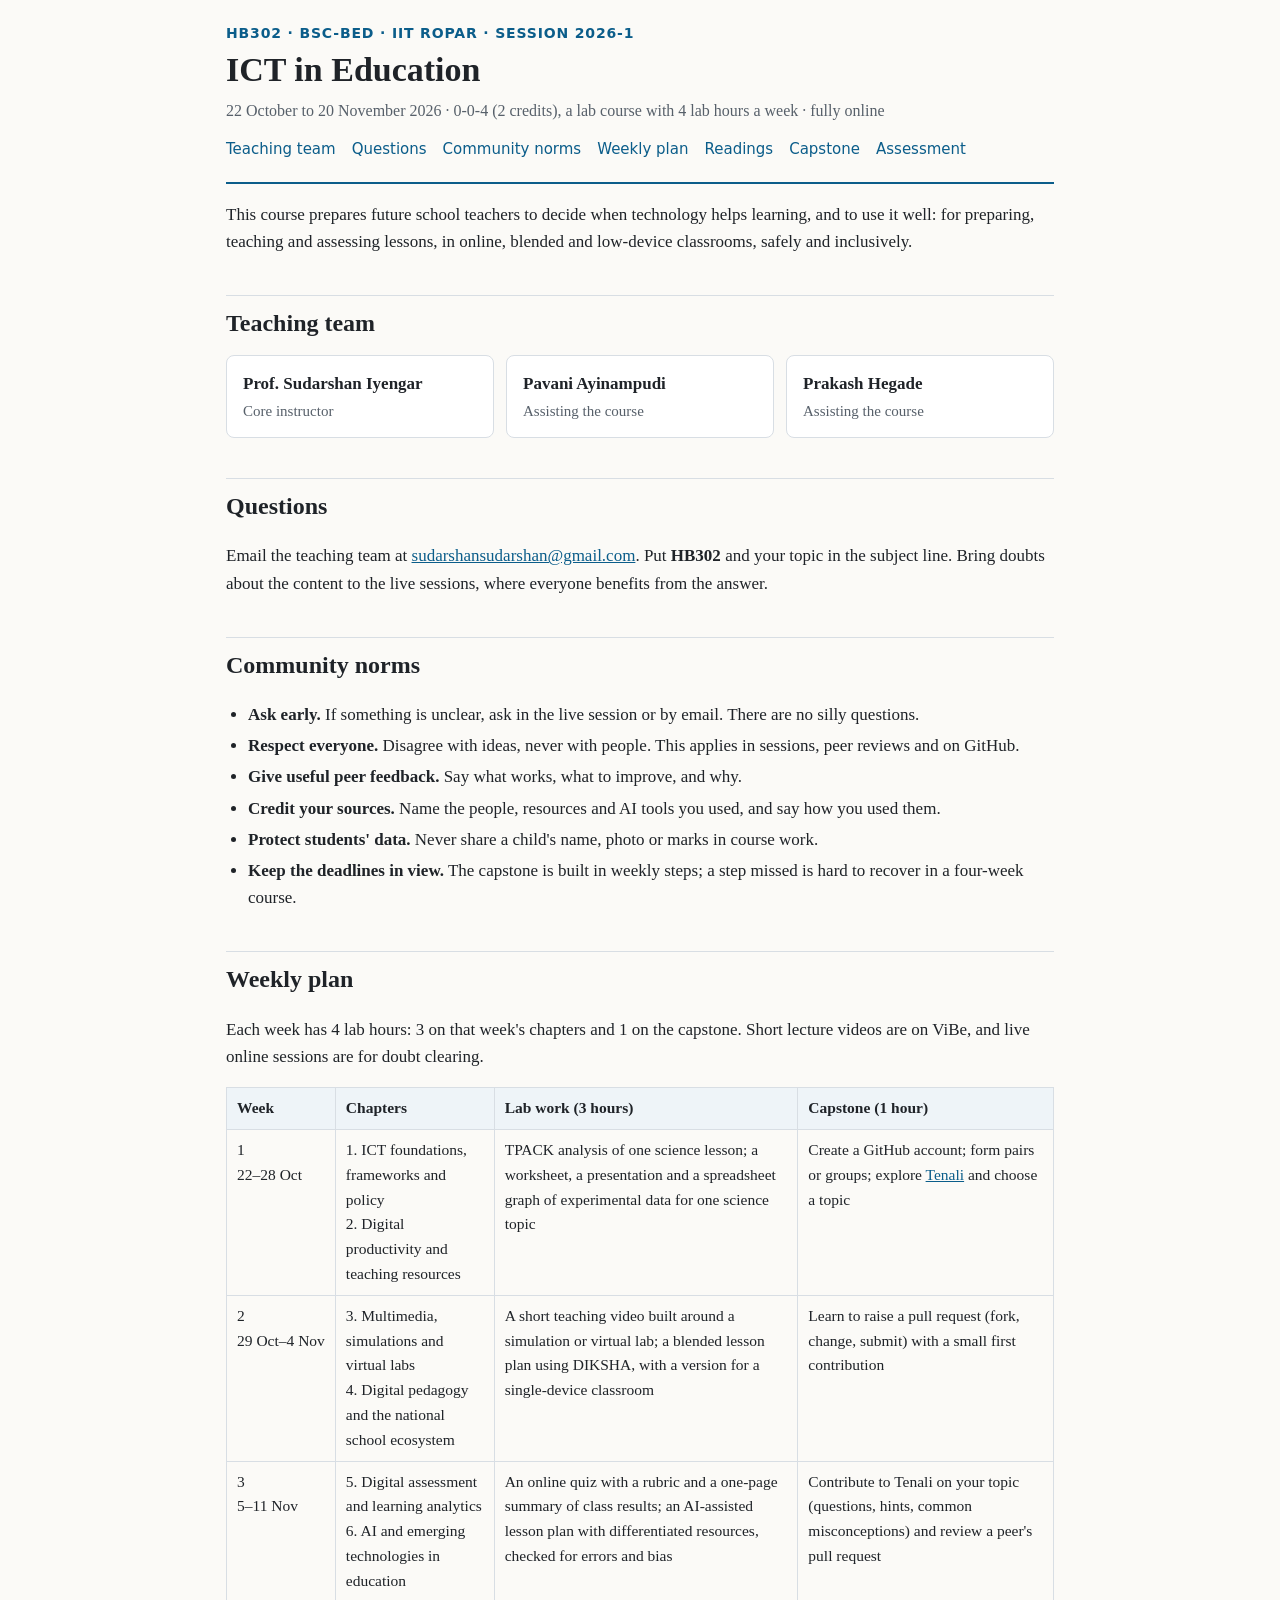
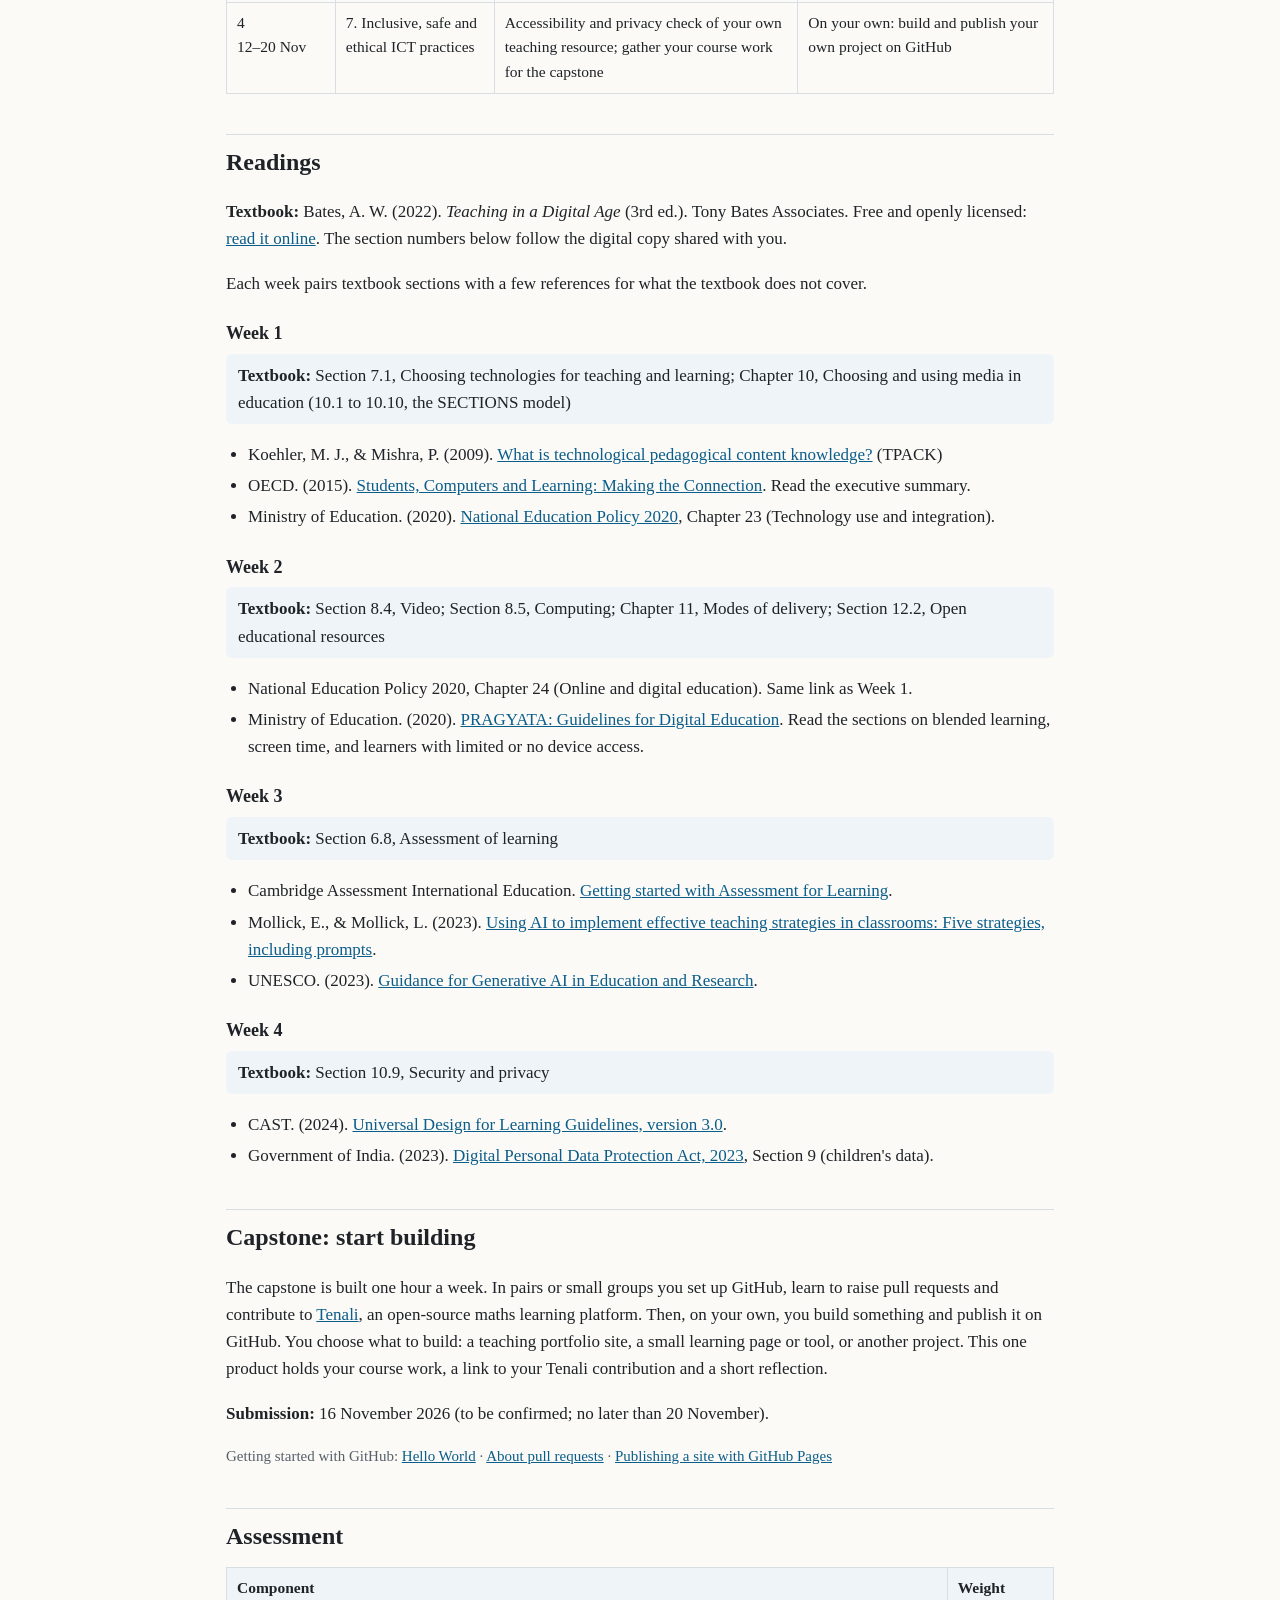
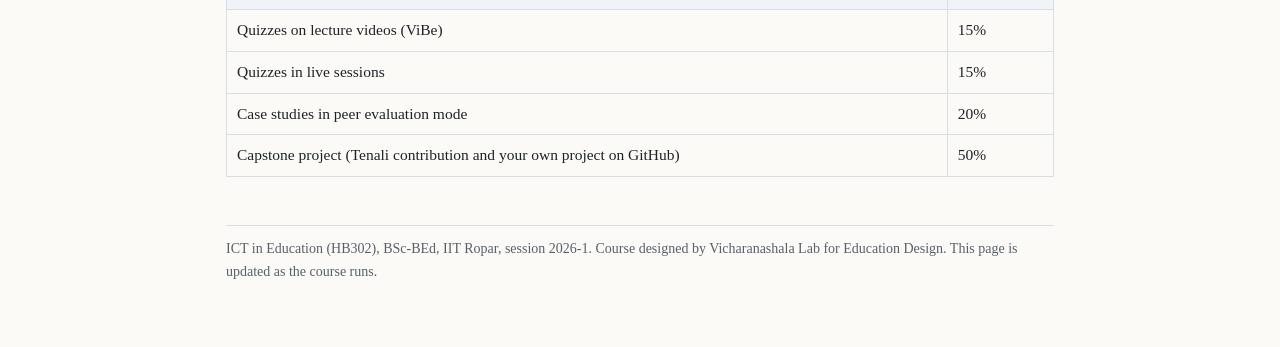
==== index.html @ d7857cb3 "Course page for ICT in Education (HB302), session 2026-1 Co-Authored-By: Claude Opus 5.5 <noreply@an" ====
<!doctype html>
<html lang="en">
<head>
<meta charset="utf-8">
<meta name="viewport" content="width=device-width, initial-scale=1">
<title>ICT in Education (HB302)</title>
<meta name="description" content="Course page for ICT in Education (HB302), BSc-BEd, IIT Ropar, session 2026-1.">
<style>
  :root {
    --bg: #fbfaf7; --text: #1f2328; --muted: #57606a; --accent: #0b5d8a;
    --line: #d8dee4; --card: #ffffff; --soft: #eef4f8;
  }
  @media (prefers-color-scheme: dark) {
    :root { --bg: #14171a; --text: #e6e6e6; --muted: #a0a8b0; --accent: #6cb6e8;
            --line: #30363d; --card: #1b1f24; --soft: #1f2a33; }
  }
  * { box-sizing: border-box; }
  body { margin: 0; background: var(--bg); color: var(--text);
         font: 17px/1.6 Georgia, Cambria, "Times New Roman", serif; }
  main { max-width: 860px; margin: 0 auto; padding: 24px 16px 64px; }
  header { border-bottom: 2px solid var(--accent); padding-bottom: 16px; margin-bottom: 8px; }
  .code { color: var(--accent); font: 600 14px/1.4 system-ui, sans-serif; letter-spacing: .06em; text-transform: uppercase; margin: 0; }
  h1 { font-size: 34px; line-height: 1.2; margin: 6px 0 8px; }
  .meta { color: var(--muted); margin: 0; font-size: 16px; }
  nav { display: flex; flex-wrap: wrap; gap: 6px 16px; margin: 16px 0 8px; font: 15px system-ui, sans-serif; }
  nav a { color: var(--accent); text-decoration: none; }
  nav a:hover { text-decoration: underline; }
  h2 { font-size: 24px; margin: 40px 0 12px; padding-top: 8px; border-top: 1px solid var(--line); }
  h3 { font-size: 18px; margin: 22px 0 6px; }
  a { color: var(--accent); overflow-wrap: anywhere; }
  p, li { overflow-wrap: break-word; }
  .card { background: var(--card); border: 1px solid var(--line); border-radius: 8px; padding: 14px 16px; }
  .team { display: grid; gap: 12px; grid-template-columns: repeat(auto-fit, minmax(220px, 1fr)); }
  .team .role { color: var(--muted); font-size: 15px; margin: 0; }
  .team .name { font-weight: 700; margin: 0 0 2px; }
  .table-wrap { overflow-x: auto; }
  table { border-collapse: collapse; width: 100%; font-size: 15.5px; }
  th, td { border: 1px solid var(--line); padding: 8px 10px; text-align: left; vertical-align: top; }
  th { background: var(--soft); }
  td.nowrap { white-space: nowrap; }
  ul { padding-left: 22px; }
  li { margin: 4px 0; }
  .tb { background: var(--soft); border-radius: 6px; padding: 8px 12px; margin: 6px 0; }
  .note { color: var(--muted); font-size: 15px; }
  footer { margin-top: 48px; color: var(--muted); font-size: 14px; border-top: 1px solid var(--line); padding-top: 12px; }
</style>
</head>
<body>
<main>
<header>
  <p class="code">HB302 · BSc-BEd · IIT Ropar · Session 2026-1</p>
  <h1>ICT in Education</h1>
  <p class="meta">22 October to 20 November 2026 · 0-0-4 (2 credits), a lab course with 4 lab hours a week · fully online</p>
  <nav>
    <a href="#team">Teaching team</a><a href="#contact">Questions</a><a href="#norms">Community norms</a>
    <a href="#weeks">Weekly plan</a><a href="#readings">Readings</a><a href="#capstone">Capstone</a><a href="#assessment">Assessment</a>
  </nav>
</header>

<p>This course prepares future school teachers to decide when technology helps learning, and to use it well: for preparing, teaching and assessing lessons, in online, blended and low-device classrooms, safely and inclusively.</p>

<h2 id="team">Teaching team</h2>
<div class="team">
  <div class="card"><p class="name">Prof. Sudarshan Iyengar</p><p class="role">Core instructor</p></div>
  <div class="card"><p class="name">Pavani Ayinampudi</p><p class="role">Assisting the course</p></div>
  <div class="card"><p class="name">Prakash Hegade</p><p class="role">Assisting the course</p></div>
</div>

<h2 id="contact">Questions</h2>
<p>Email the teaching team at <a href="mailto:sudarshansudarshan@gmail.com">sudarshansudarshan@gmail.com</a>. Put <strong>HB302</strong> and your topic in the subject line. Bring doubts about the content to the live sessions, where everyone benefits from the answer.</p>

<h2 id="norms">Community norms</h2>
<ul>
  <li><strong>Ask early.</strong> If something is unclear, ask in the live session or by email. There are no silly questions.</li>
  <li><strong>Respect everyone.</strong> Disagree with ideas, never with people. This applies in sessions, peer reviews and on GitHub.</li>
  <li><strong>Give useful peer feedback.</strong> Say what works, what to improve, and why.</li>
  <li><strong>Credit your sources.</strong> Name the people, resources and AI tools you used, and say how you used them.</li>
  <li><strong>Protect students' data.</strong> Never share a child's name, photo or marks in course work.</li>
  <li><strong>Keep the deadlines in view.</strong> The capstone is built in weekly steps; a step missed is hard to recover in a four-week course.</li>
</ul>

<h2 id="weeks">Weekly plan</h2>
<p>Each week has 4 lab hours: 3 on that week's chapters and 1 on the capstone. Short lecture videos are on ViBe, and live online sessions are for doubt clearing.</p>
<div class="table-wrap"><table>
<thead><tr><th>Week</th><th>Chapters</th><th>Lab work (3 hours)</th><th>Capstone (1 hour)</th></tr></thead>
<tbody>
<tr><td class="nowrap">1<br>22–28 Oct</td><td>1. ICT foundations, frameworks and policy<br>2. Digital productivity and teaching resources</td><td>TPACK analysis of one science lesson; a worksheet, a presentation and a spreadsheet graph of experimental data for one science topic</td><td>Create a GitHub account; form pairs or groups; explore <a href="https://tenali.fun">Tenali</a> and choose a topic</td></tr>
<tr><td class="nowrap">2<br>29 Oct–4 Nov</td><td>3. Multimedia, simulations and virtual labs<br>4. Digital pedagogy and the national school ecosystem</td><td>A short teaching video built around a simulation or virtual lab; a blended lesson plan using DIKSHA, with a version for a single-device classroom</td><td>Learn to raise a pull request (fork, change, submit) with a small first contribution</td></tr>
<tr><td class="nowrap">3<br>5–11 Nov</td><td>5. Digital assessment and learning analytics<br>6. AI and emerging technologies in education</td><td>An online quiz with a rubric and a one-page summary of class results; an AI-assisted lesson plan with differentiated resources, checked for errors and bias</td><td>Contribute to Tenali on your topic (questions, hints, common misconceptions) and review a peer's pull request</td></tr>
<tr><td class="nowrap">4<br>12–20 Nov</td><td>7. Inclusive, safe and ethical ICT practices</td><td>Accessibility and privacy check of your own teaching resource; gather your course work for the capstone</td><td>On your own: build and publish your own project on GitHub</td></tr>
</tbody></table></div>

<h2 id="readings">Readings</h2>
<p><strong>Textbook:</strong> Bates, A. W. (2022). <em>Teaching in a Digital Age</em> (3rd ed.). Tony Bates Associates. Free and openly licensed: <a href="https://pressbooks.pub/teachinginadigitalagev3m/">read it online</a>. The section numbers below follow the digital copy shared with you.</p>
<p>Each week pairs textbook sections with a few references for what the textbook does not cover.</p>

<h3>Week 1</h3>
<p class="tb"><strong>Textbook:</strong> Section 7.1, Choosing technologies for teaching and learning; Chapter 10, Choosing and using media in education (10.1 to 10.10, the SECTIONS model)</p>
<ul>
  <li>Koehler, M. J., &amp; Mishra, P. (2009). <a href="https://citejournal.org/volume-9/issue-1-09/general/what-is-technological-pedagogicalcontent-knowledge/">What is technological pedagogical content knowledge?</a> (TPACK)</li>
  <li>OECD. (2015). <a href="https://doi.org/10.1787/9789264239555-en">Students, Computers and Learning: Making the Connection</a>. Read the executive summary.</li>
  <li>Ministry of Education. (2020). <a href="https://web.archive.org/web/20260312142319/https://www.education.gov.in/sites/upload_files/mhrd/files/NEP_Final_English_0.pdf">National Education Policy 2020</a>, Chapter 23 (Technology use and integration).</li>
</ul>

<h3>Week 2</h3>
<p class="tb"><strong>Textbook:</strong> Section 8.4, Video; Section 8.5, Computing; Chapter 11, Modes of delivery; Section 12.2, Open educational resources</p>
<ul>
  <li>National Education Policy 2020, Chapter 24 (Online and digital education). Same link as Week 1.</li>
  <li>Ministry of Education. (2020). <a href="https://web.archive.org/web/20260501055259/https://www.education.gov.in/sites/upload_files/mhrd/files/pragyata-guidelines_0.pdf">PRAGYATA: Guidelines for Digital Education</a>. Read the sections on blended learning, screen time, and learners with limited or no device access.</li>
</ul>

<h3>Week 3</h3>
<p class="tb"><strong>Textbook:</strong> Section 6.8, Assessment of learning</p>
<ul>
  <li>Cambridge Assessment International Education. <a href="https://cambridge-community.org.uk/professional-development/gswafl/index.html">Getting started with Assessment for Learning</a>.</li>
  <li>Mollick, E., &amp; Mollick, L. (2023). <a href="https://doi.org/10.2139/ssrn.4391243">Using AI to implement effective teaching strategies in classrooms: Five strategies, including prompts</a>.</li>
  <li>UNESCO. (2023). <a href="https://www.unesco.org/en/digital-education/ai-future-learning/guidance">Guidance for Generative AI in Education and Research</a>.</li>
</ul>

<h3>Week 4</h3>
<p class="tb"><strong>Textbook:</strong> Section 10.9, Security and privacy</p>
<ul>
  <li>CAST. (2024). <a href="https://udlguidelines.cast.org/">Universal Design for Learning Guidelines, version 3.0</a>.</li>
  <li>Government of India. (2023). <a href="https://www.meity.gov.in/static/uploads/2024/06/2bf1f0e9f04e6fb4f8fef35e82c42aa5.pdf">Digital Personal Data Protection Act, 2023</a>, Section 9 (children's data).</li>
</ul>

<h2 id="capstone">Capstone: start building</h2>
<p>The capstone is built one hour a week. In pairs or small groups you set up GitHub, learn to raise pull requests and contribute to <a href="https://tenali.fun">Tenali</a>, an open-source maths learning platform. Then, on your own, you build something and publish it on GitHub. You choose what to build: a teaching portfolio site, a small learning page or tool, or another project. This one product holds your course work, a link to your Tenali contribution and a short reflection.</p>
<p><strong>Submission:</strong> 16 November 2026 (to be confirmed; no later than 20 November).</p>
<p class="note">Getting started with GitHub: <a href="https://docs.github.com/en/get-started/start-your-journey/hello-world">Hello World</a> · <a href="https://docs.github.com/en/pull-requests/collaborating-with-pull-requests/proposing-changes-to-your-work-with-pull-requests/about-pull-requests">About pull requests</a> · <a href="https://docs.github.com/en/pages/getting-started-with-github-pages/creating-a-github-pages-site">Publishing a site with GitHub Pages</a></p>

<h2 id="assessment">Assessment</h2>
<div class="table-wrap"><table>
<thead><tr><th>Component</th><th>Weight</th></tr></thead>
<tbody>
<tr><td>Quizzes on lecture videos (ViBe)</td><td>15%</td></tr>
<tr><td>Quizzes in live sessions</td><td>15%</td></tr>
<tr><td>Case studies in peer evaluation mode</td><td>20%</td></tr>
<tr><td>Capstone project (Tenali contribution and your own project on GitHub)</td><td>50%</td></tr>
</tbody></table></div>

<footer>ICT in Education (HB302), BSc-BEd, IIT Ropar, session 2026-1. Course designed by Vicharanashala Lab for Education Design. This page is updated as the course runs.</footer>
</main>
</body>
</html>
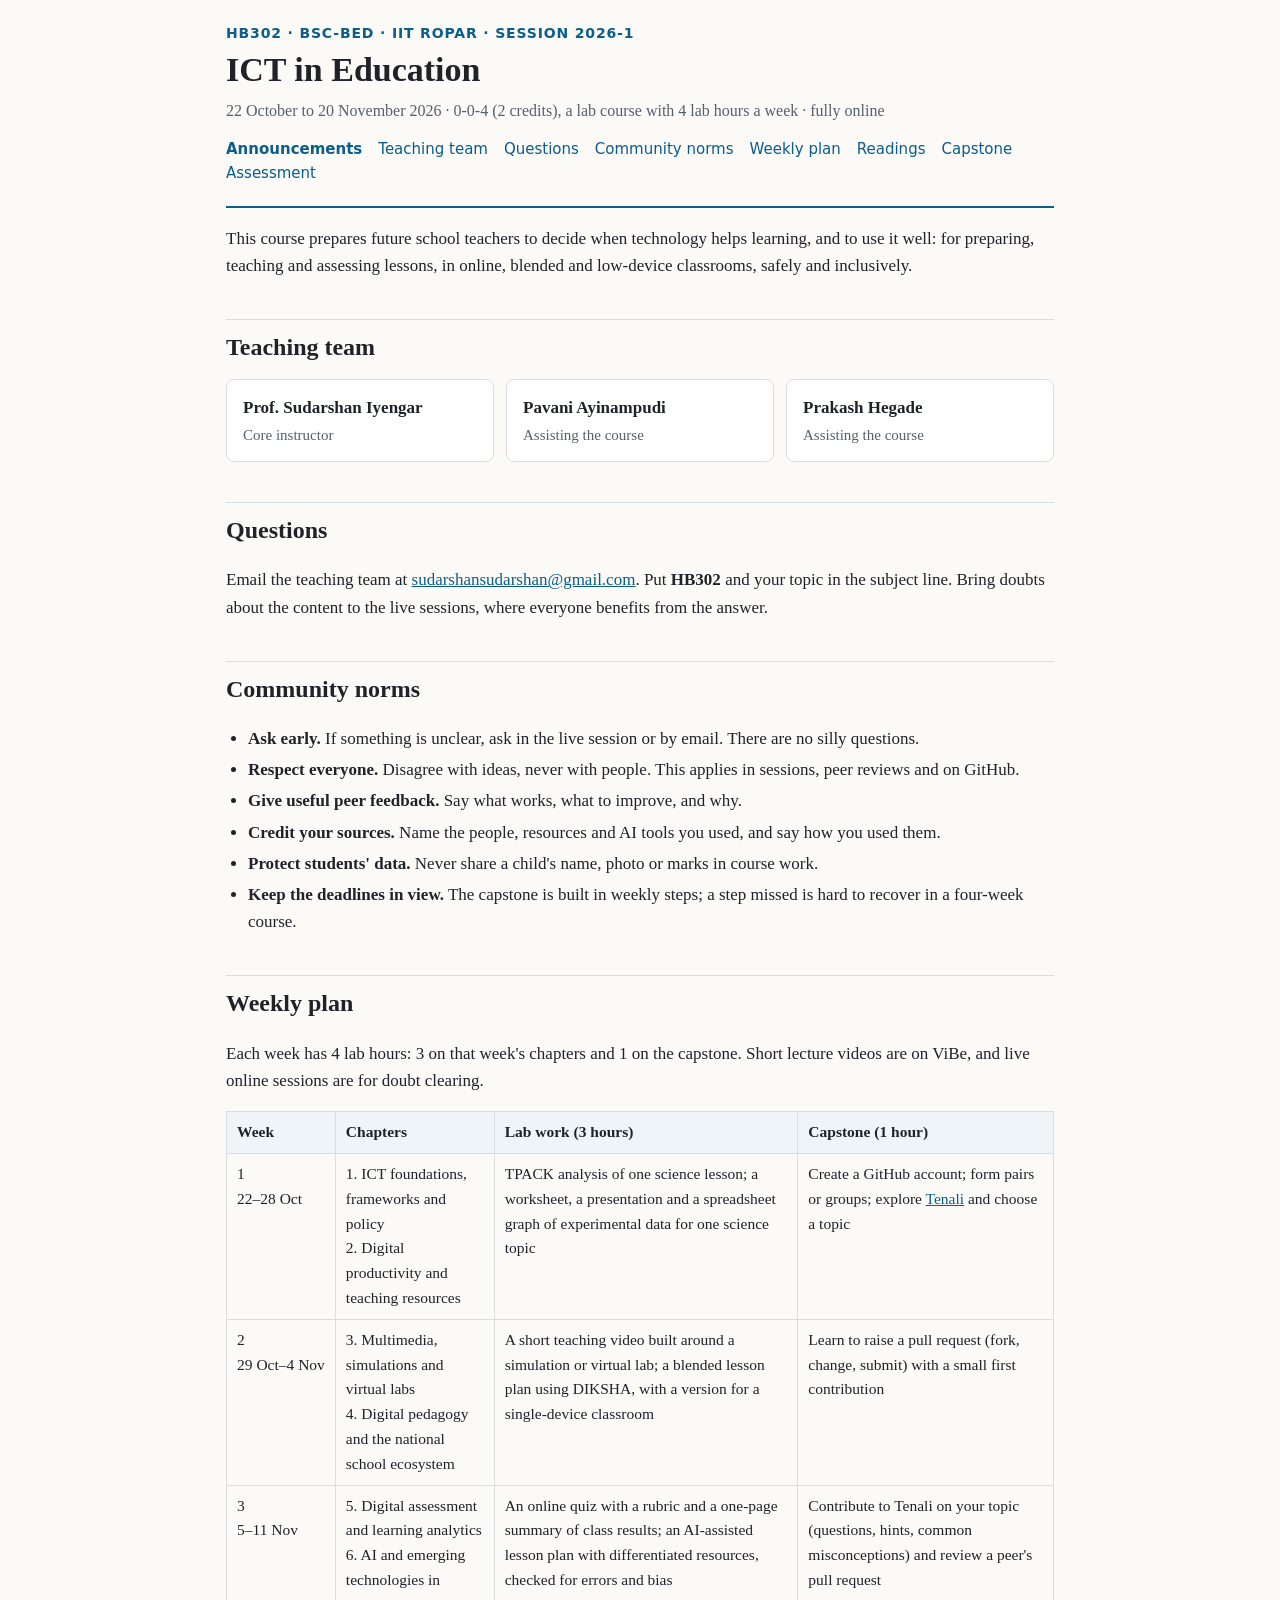
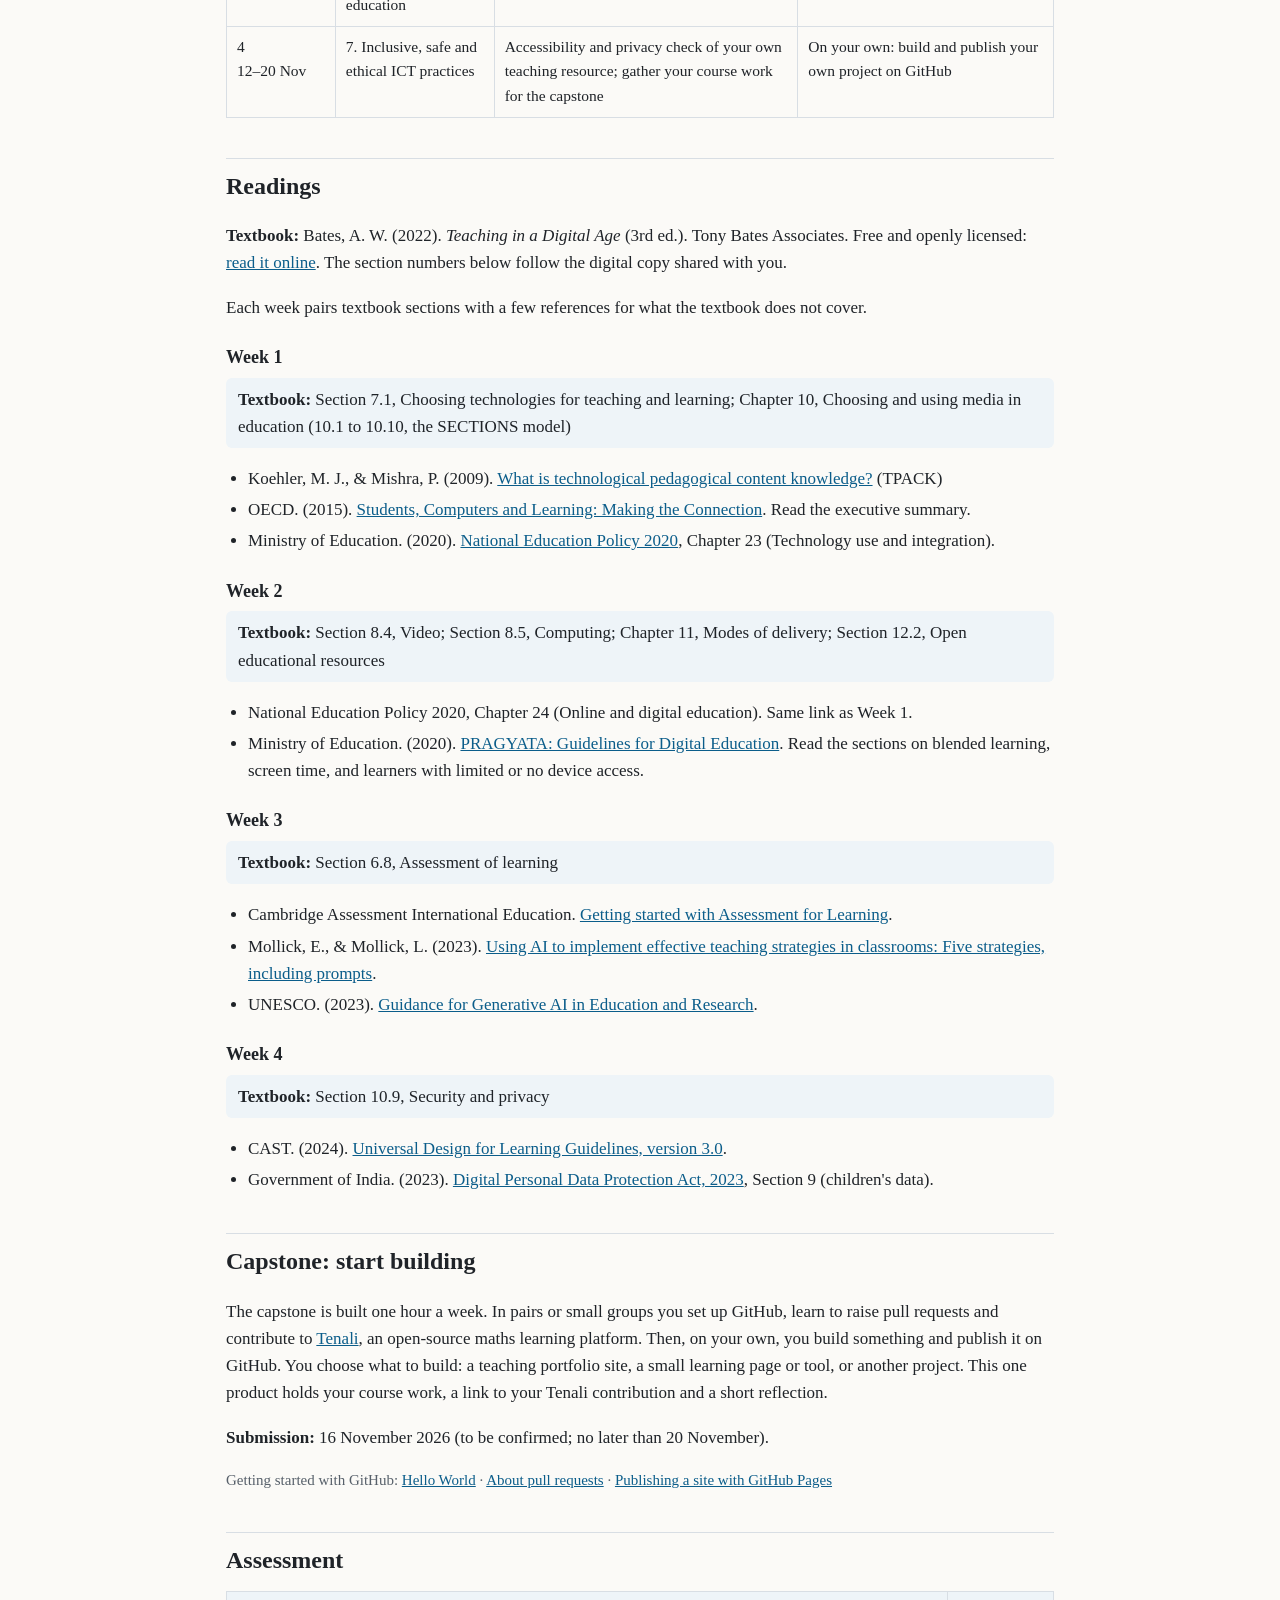
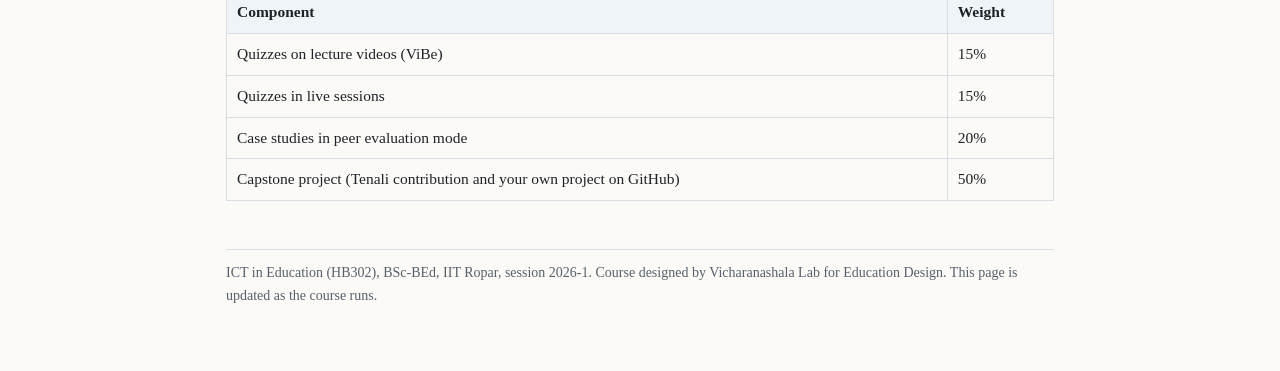
==== commit 270b33cc: "Add announcements page and shared stylesheet Co-Authored-By: Claude Opus 5.5 <noreply@anthropic.com>" ====
--- a/index.html
+++ b/index.html
@@ -5,45 +5,7 @@
 <meta name="viewport" content="width=device-width, initial-scale=1">
 <title>ICT in Education (HB302)</title>
 <meta name="description" content="Course page for ICT in Education (HB302), BSc-BEd, IIT Ropar, session 2026-1.">
-<style>
-  :root {
-    --bg: #fbfaf7; --text: #1f2328; --muted: #57606a; --accent: #0b5d8a;
-    --line: #d8dee4; --card: #ffffff; --soft: #eef4f8;
-  }
-  @media (prefers-color-scheme: dark) {
-    :root { --bg: #14171a; --text: #e6e6e6; --muted: #a0a8b0; --accent: #6cb6e8;
-            --line: #30363d; --card: #1b1f24; --soft: #1f2a33; }
-  }
-  * { box-sizing: border-box; }
-  body { margin: 0; background: var(--bg); color: var(--text);
-         font: 17px/1.6 Georgia, Cambria, "Times New Roman", serif; }
-  main { max-width: 860px; margin: 0 auto; padding: 24px 16px 64px; }
-  header { border-bottom: 2px solid var(--accent); padding-bottom: 16px; margin-bottom: 8px; }
-  .code { color: var(--accent); font: 600 14px/1.4 system-ui, sans-serif; letter-spacing: .06em; text-transform: uppercase; margin: 0; }
-  h1 { font-size: 34px; line-height: 1.2; margin: 6px 0 8px; }
-  .meta { color: var(--muted); margin: 0; font-size: 16px; }
-  nav { display: flex; flex-wrap: wrap; gap: 6px 16px; margin: 16px 0 8px; font: 15px system-ui, sans-serif; }
-  nav a { color: var(--accent); text-decoration: none; }
-  nav a:hover { text-decoration: underline; }
-  h2 { font-size: 24px; margin: 40px 0 12px; padding-top: 8px; border-top: 1px solid var(--line); }
-  h3 { font-size: 18px; margin: 22px 0 6px; }
-  a { color: var(--accent); overflow-wrap: anywhere; }
-  p, li { overflow-wrap: break-word; }
-  .card { background: var(--card); border: 1px solid var(--line); border-radius: 8px; padding: 14px 16px; }
-  .team { display: grid; gap: 12px; grid-template-columns: repeat(auto-fit, minmax(220px, 1fr)); }
-  .team .role { color: var(--muted); font-size: 15px; margin: 0; }
-  .team .name { font-weight: 700; margin: 0 0 2px; }
-  .table-wrap { overflow-x: auto; }
-  table { border-collapse: collapse; width: 100%; font-size: 15.5px; }
-  th, td { border: 1px solid var(--line); padding: 8px 10px; text-align: left; vertical-align: top; }
-  th { background: var(--soft); }
-  td.nowrap { white-space: nowrap; }
-  ul { padding-left: 22px; }
-  li { margin: 4px 0; }
-  .tb { background: var(--soft); border-radius: 6px; padding: 8px 12px; margin: 6px 0; }
-  .note { color: var(--muted); font-size: 15px; }
-  footer { margin-top: 48px; color: var(--muted); font-size: 14px; border-top: 1px solid var(--line); padding-top: 12px; }
-</style>
+<link rel="stylesheet" href="style.css">
 </head>
 <body>
 <main>
@@ -52,7 +14,7 @@
   <h1>ICT in Education</h1>
   <p class="meta">22 October to 20 November 2026 · 0-0-4 (2 credits), a lab course with 4 lab hours a week · fully online</p>
   <nav>
-    <a href="#team">Teaching team</a><a href="#contact">Questions</a><a href="#norms">Community norms</a>
+    <a href="announcements.html"><strong>Announcements</strong></a><a href="#team">Teaching team</a><a href="#contact">Questions</a><a href="#norms">Community norms</a>
     <a href="#weeks">Weekly plan</a><a href="#readings">Readings</a><a href="#capstone">Capstone</a><a href="#assessment">Assessment</a>
   </nav>
 </header>
--- a/style.css
+++ b/style.css
@@ -0,0 +1,41 @@
+  :root {
+    --bg: #fbfaf7; --text: #1f2328; --muted: #57606a; --accent: #0b5d8a;
+    --line: #d8dee4; --card: #ffffff; --soft: #eef4f8;
+  }
+  @media (prefers-color-scheme: dark) {
+    :root { --bg: #14171a; --text: #e6e6e6; --muted: #a0a8b0; --accent: #6cb6e8;
+            --line: #30363d; --card: #1b1f24; --soft: #1f2a33; }
+  }
+  * { box-sizing: border-box; }
+  body { margin: 0; background: var(--bg); color: var(--text);
+         font: 17px/1.6 Georgia, Cambria, "Times New Roman", serif; }
+  main { max-width: 860px; margin: 0 auto; padding: 24px 16px 64px; }
+  header { border-bottom: 2px solid var(--accent); padding-bottom: 16px; margin-bottom: 8px; }
+  .code { color: var(--accent); font: 600 14px/1.4 system-ui, sans-serif; letter-spacing: .06em; text-transform: uppercase; margin: 0; }
+  h1 { font-size: 34px; line-height: 1.2; margin: 6px 0 8px; }
+  .meta { color: var(--muted); margin: 0; font-size: 16px; }
+  nav { display: flex; flex-wrap: wrap; gap: 6px 16px; margin: 16px 0 8px; font: 15px system-ui, sans-serif; }
+  nav a { color: var(--accent); text-decoration: none; }
+  nav a:hover { text-decoration: underline; }
+  h2 { font-size: 24px; margin: 40px 0 12px; padding-top: 8px; border-top: 1px solid var(--line); }
+  h3 { font-size: 18px; margin: 22px 0 6px; }
+  a { color: var(--accent); overflow-wrap: anywhere; }
+  p, li { overflow-wrap: break-word; }
+  .card { background: var(--card); border: 1px solid var(--line); border-radius: 8px; padding: 14px 16px; }
+  .team { display: grid; gap: 12px; grid-template-columns: repeat(auto-fit, minmax(220px, 1fr)); }
+  .team .role { color: var(--muted); font-size: 15px; margin: 0; }
+  .team .name { font-weight: 700; margin: 0 0 2px; }
+  .table-wrap { overflow-x: auto; }
+  table { border-collapse: collapse; width: 100%; font-size: 15.5px; }
+  th, td { border: 1px solid var(--line); padding: 8px 10px; text-align: left; vertical-align: top; }
+  th { background: var(--soft); }
+  td.nowrap { white-space: nowrap; }
+  ul { padding-left: 22px; }
+  li { margin: 4px 0; }
+  .tb { background: var(--soft); border-radius: 6px; padding: 8px 12px; margin: 6px 0; }
+  .note { color: var(--muted); font-size: 15px; }
+  footer { margin-top: 48px; color: var(--muted); font-size: 14px; border-top: 1px solid var(--line); padding-top: 12px; }
+  .ann { border-left: 4px solid var(--accent); padding: 4px 0 4px 14px; margin: 18px 0; }
+  .ann .date { color: var(--muted); font: 600 14px system-ui, sans-serif; margin: 0; }
+  .ann h3 { margin: 4px 0 6px; }
+  .ann.past { border-left-color: var(--line); }
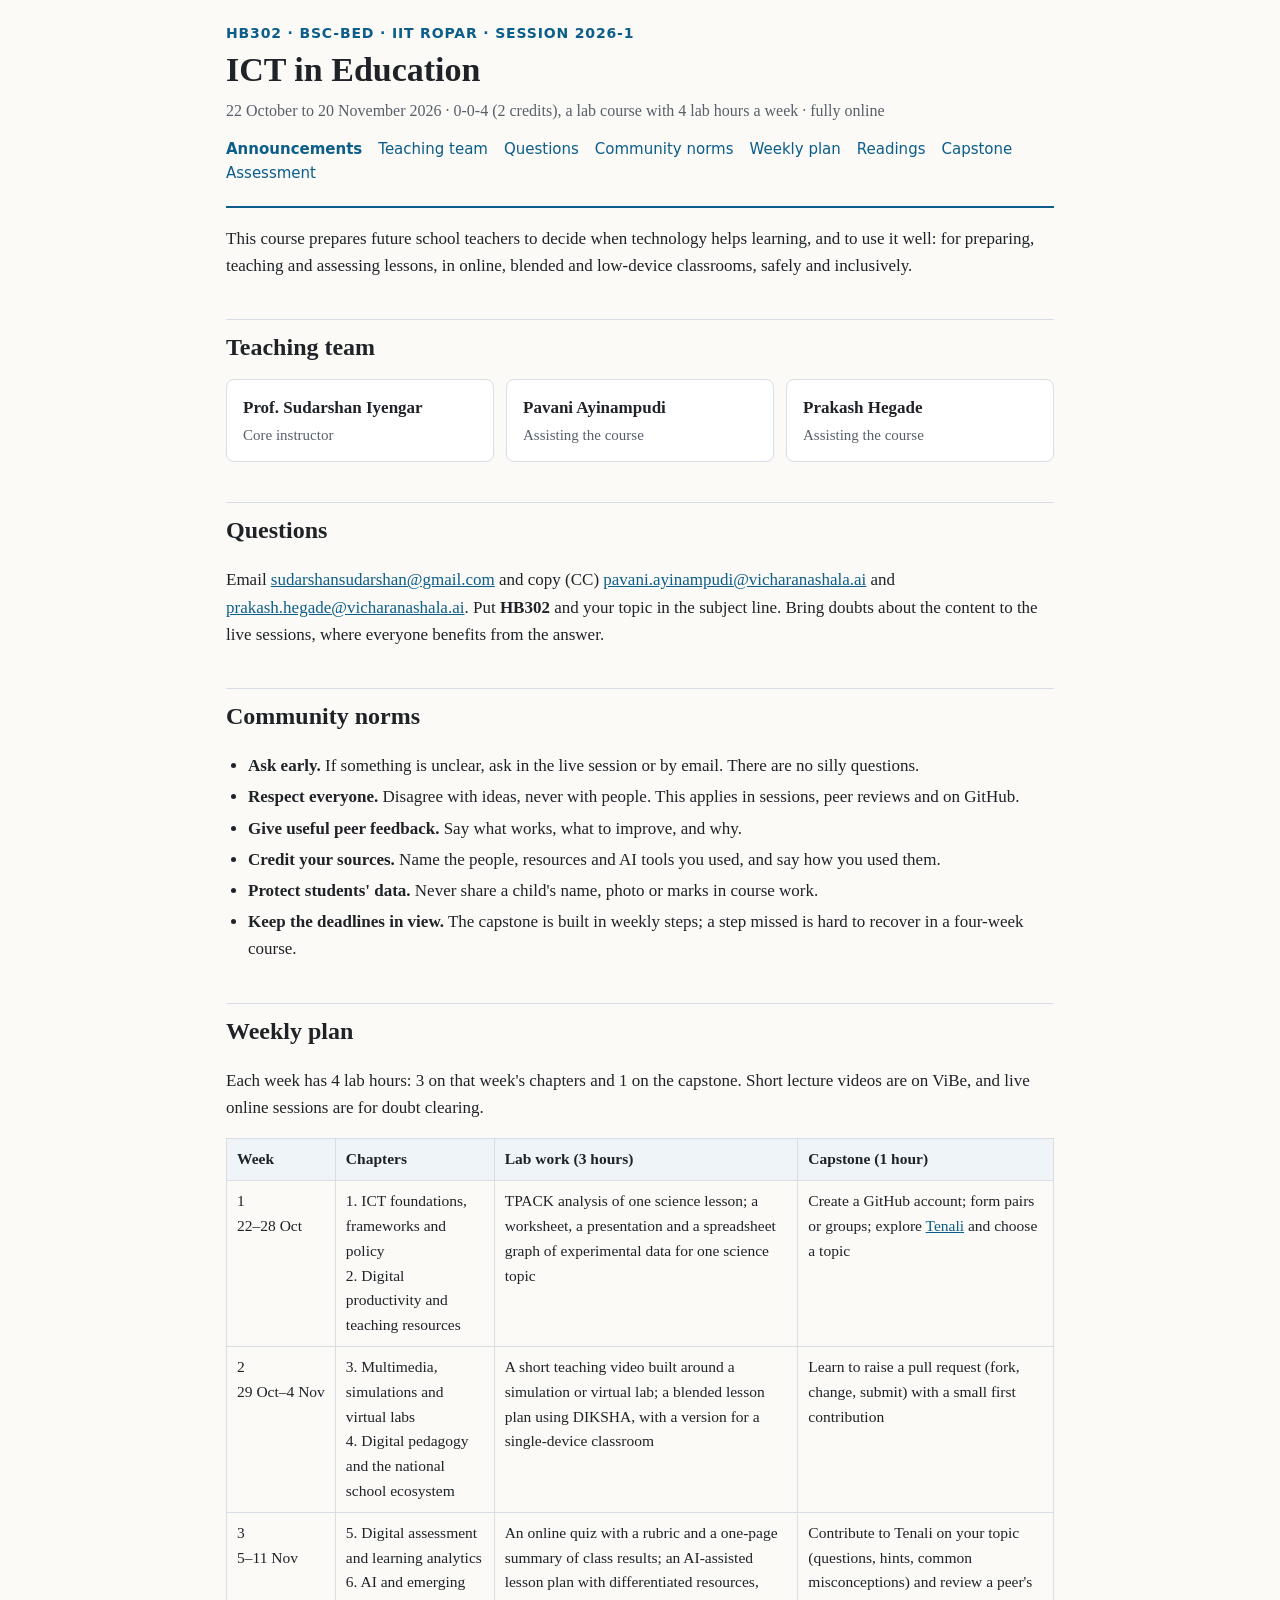
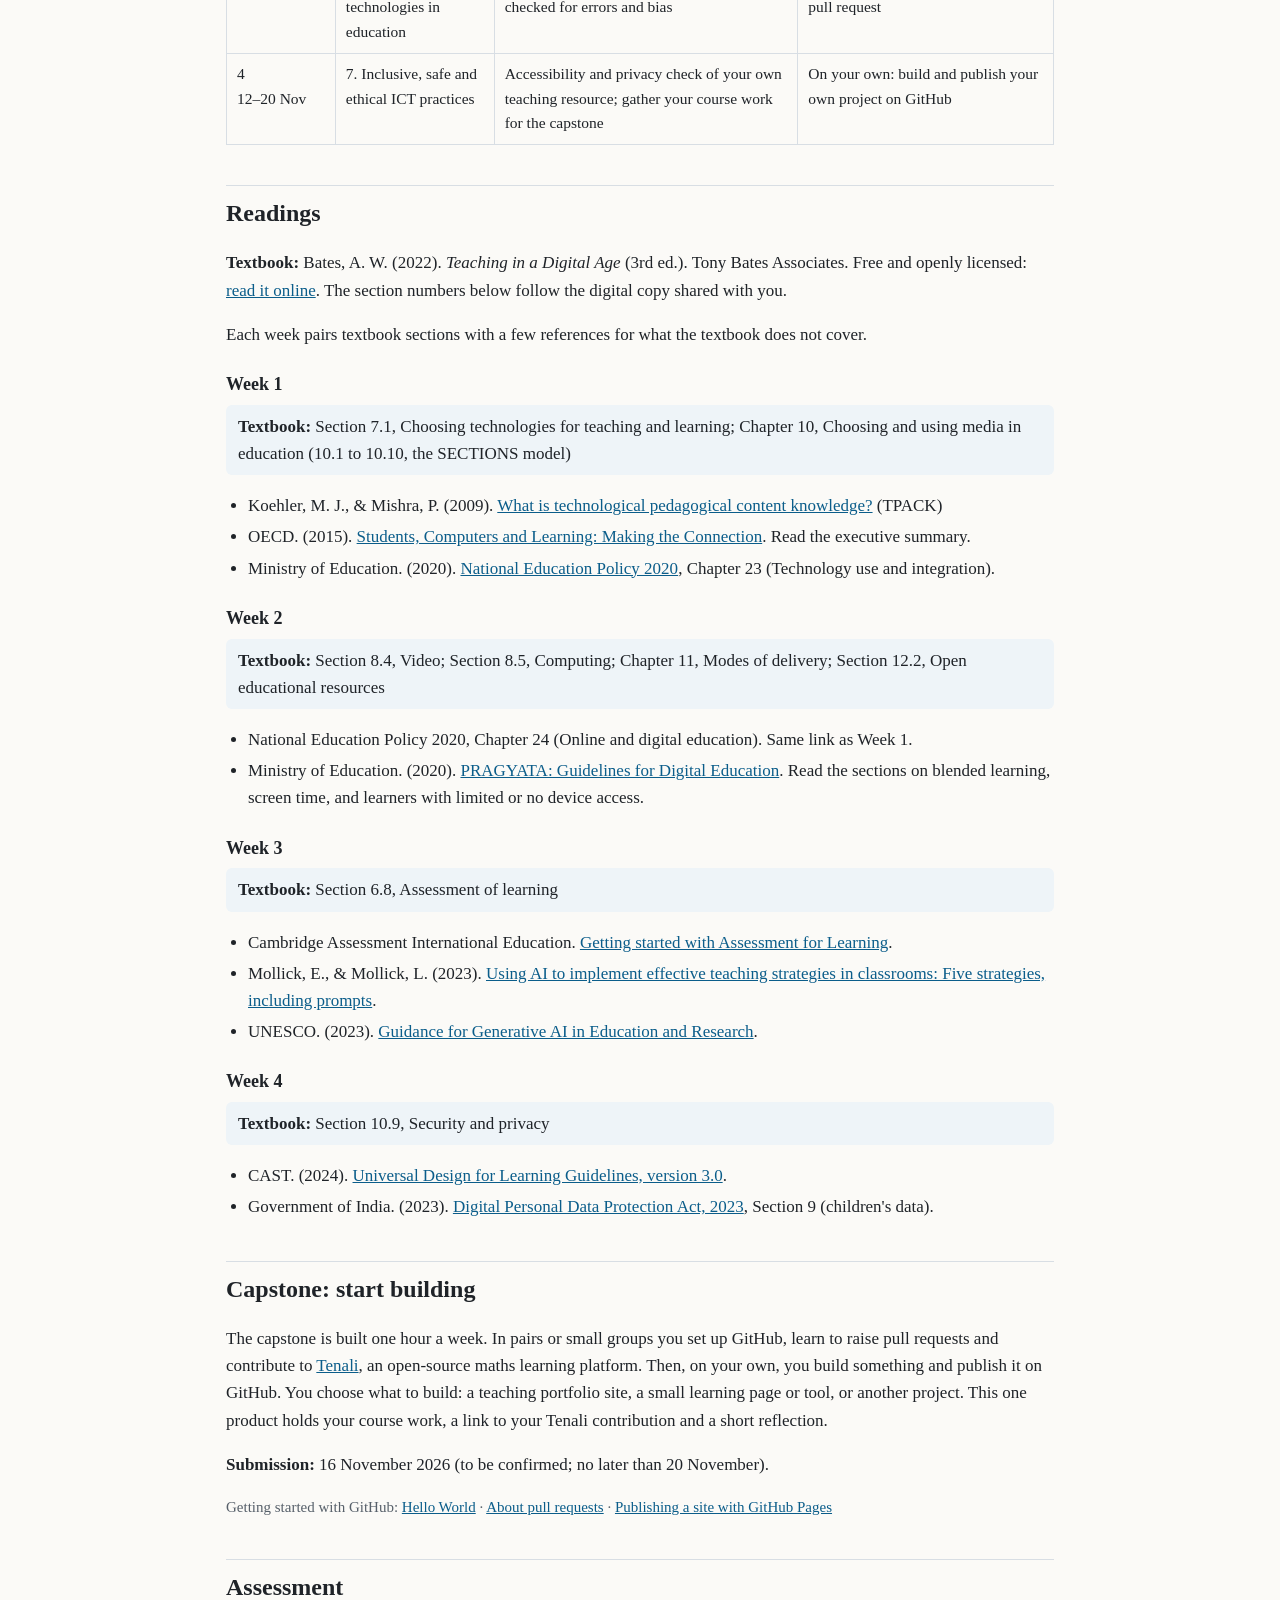
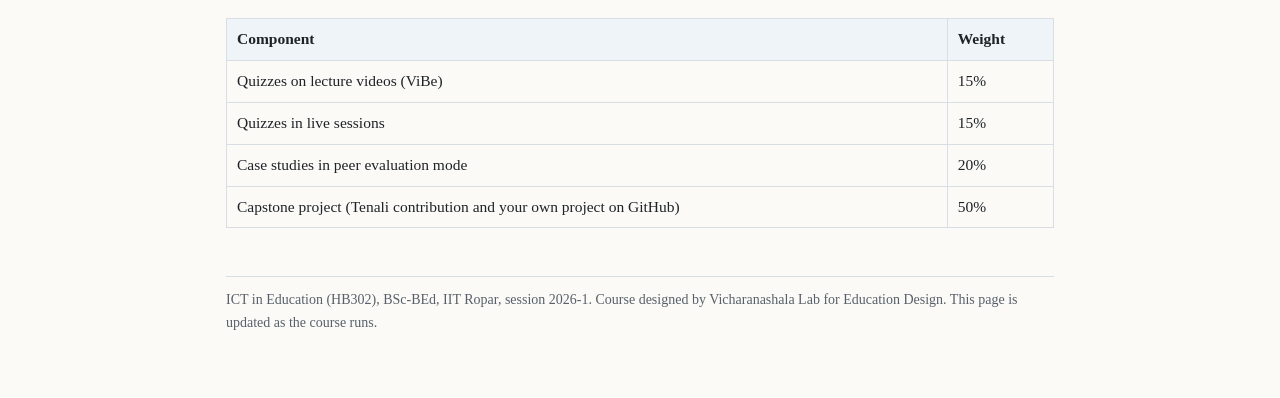
==== commit 4f37b3aa: "Questions: CC Pavani and Prakash Co-Authored-By: Claude Opus 5.5 <noreply@anthropic.com>" ====
--- a/index.html
+++ b/index.html
@@ -29,7 +29,7 @@
 </div>
 
 <h2 id="contact">Questions</h2>
-<p>Email the teaching team at <a href="mailto:sudarshansudarshan@gmail.com">sudarshansudarshan@gmail.com</a>. Put <strong>HB302</strong> and your topic in the subject line. Bring doubts about the content to the live sessions, where everyone benefits from the answer.</p>
+<p>Email <a href="mailto:sudarshansudarshan@gmail.com?cc=pavani.ayinampudi@vicharanashala.ai,prakash.hegade@vicharanashala.ai&amp;subject=HB302%3A%20">sudarshansudarshan@gmail.com</a> and copy (CC) <a href="mailto:pavani.ayinampudi@vicharanashala.ai">pavani.ayinampudi@vicharanashala.ai</a> and <a href="mailto:prakash.hegade@vicharanashala.ai">prakash.hegade@vicharanashala.ai</a>. Put <strong>HB302</strong> and your topic in the subject line. Bring doubts about the content to the live sessions, where everyone benefits from the answer.</p>
 
 <h2 id="norms">Community norms</h2>
 <ul>
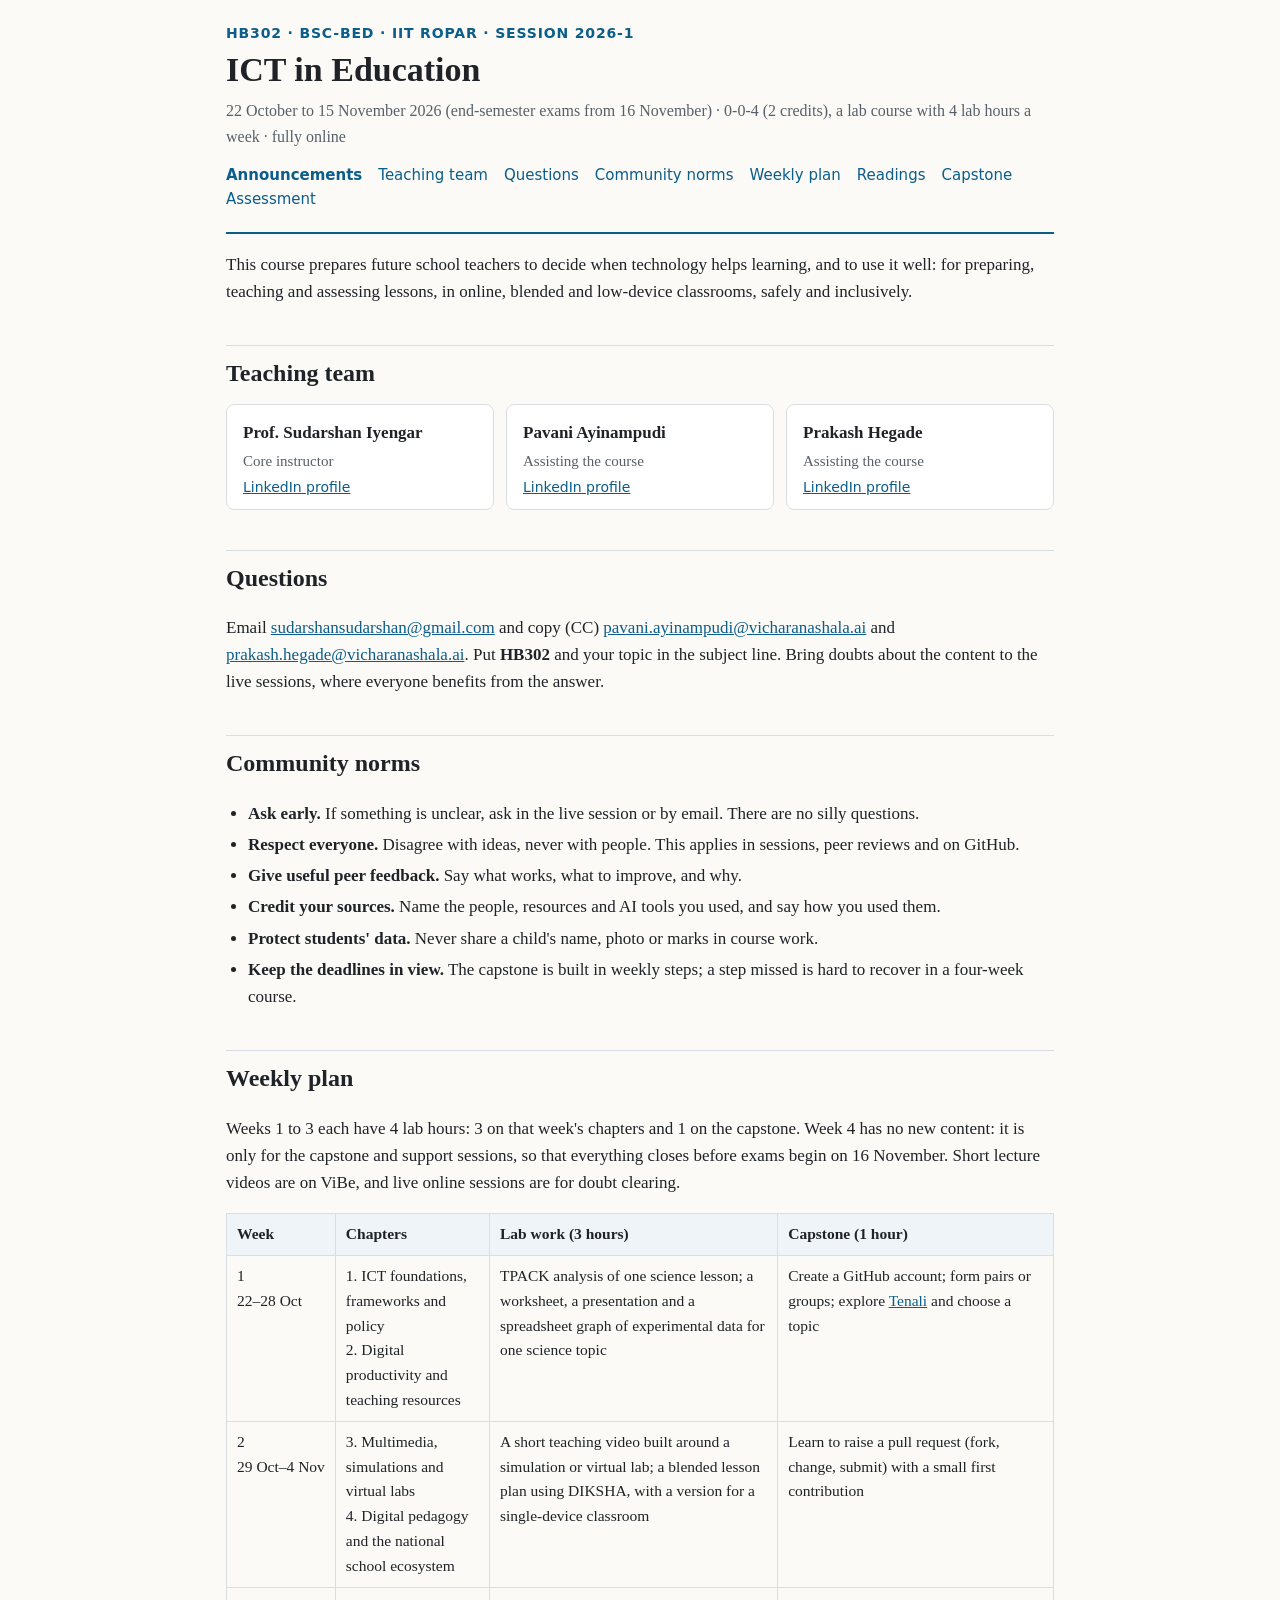
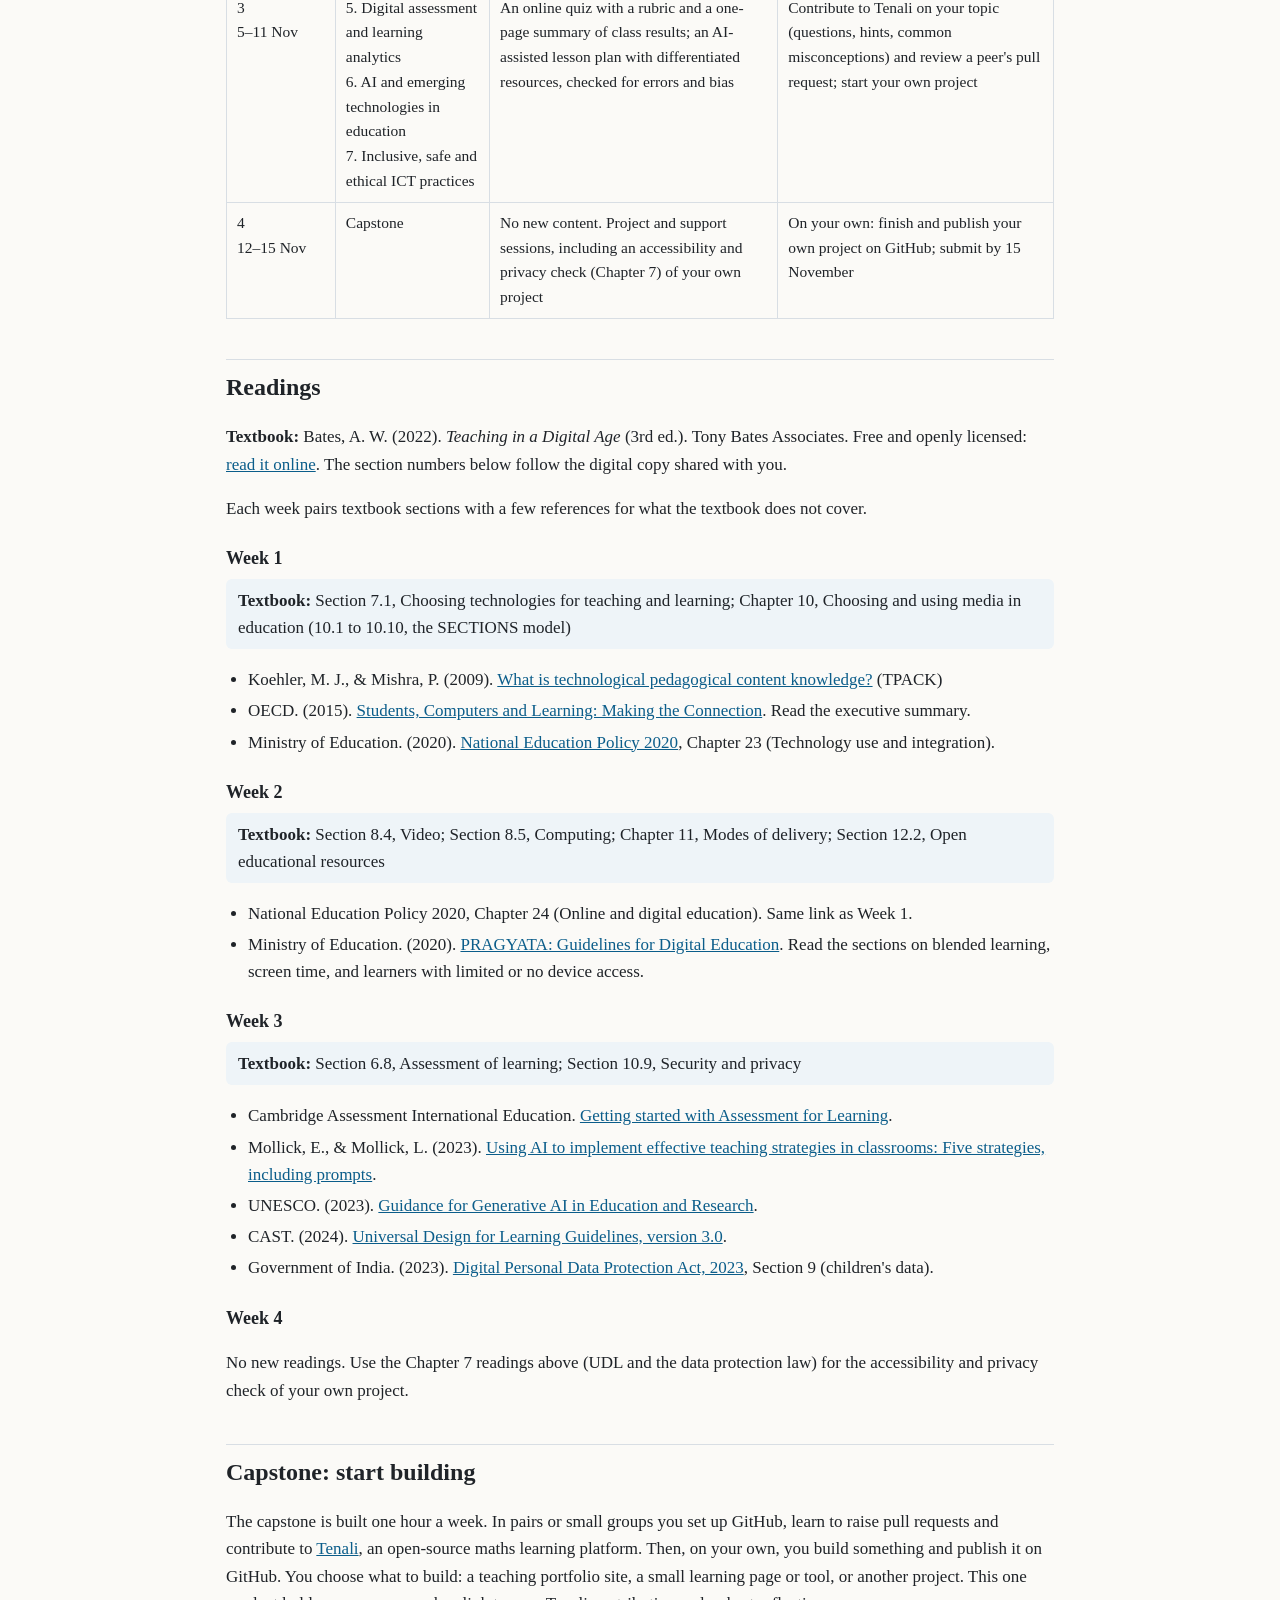
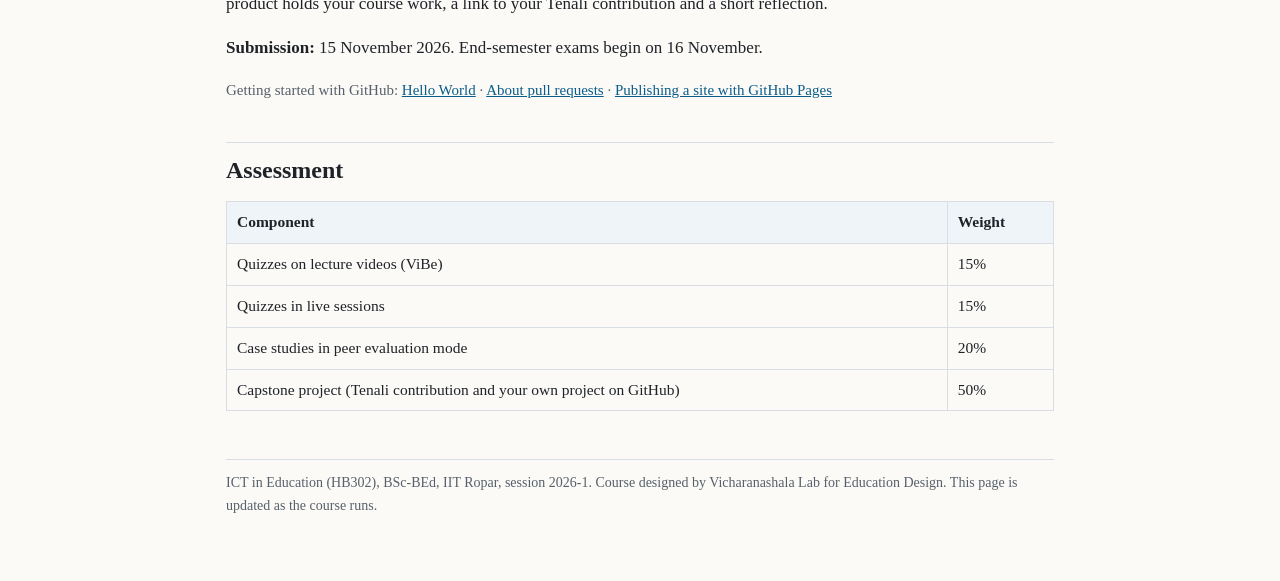
==== commit 706b0ad4: "Close by 15 Nov (exams from 16 Nov); Week 4 for capstone and support; LinkedIn links Co-Authored-By:" ====
--- a/index.html
+++ b/index.html
@@ -12,7 +12,7 @@
 <header>
   <p class="code">HB302 · BSc-BEd · IIT Ropar · Session 2026-1</p>
   <h1>ICT in Education</h1>
-  <p class="meta">22 October to 20 November 2026 · 0-0-4 (2 credits), a lab course with 4 lab hours a week · fully online</p>
+  <p class="meta">22 October to 15 November 2026 (end-semester exams from 16 November) · 0-0-4 (2 credits), a lab course with 4 lab hours a week · fully online</p>
   <nav>
     <a href="announcements.html"><strong>Announcements</strong></a><a href="#team">Teaching team</a><a href="#contact">Questions</a><a href="#norms">Community norms</a>
     <a href="#weeks">Weekly plan</a><a href="#readings">Readings</a><a href="#capstone">Capstone</a><a href="#assessment">Assessment</a>
@@ -23,9 +23,9 @@
 
 <h2 id="team">Teaching team</h2>
 <div class="team">
-  <div class="card"><p class="name">Prof. Sudarshan Iyengar</p><p class="role">Core instructor</p></div>
-  <div class="card"><p class="name">Pavani Ayinampudi</p><p class="role">Assisting the course</p></div>
-  <div class="card"><p class="name">Prakash Hegade</p><p class="role">Assisting the course</p></div>
+  <div class="card"><p class="name">Prof. Sudarshan Iyengar</p><p class="role">Core instructor</p><p class="li"><a href="https://www.linkedin.com/in/sudarshan-iyengar-3560b8145/" rel="noopener">LinkedIn profile</a></p></div>
+  <div class="card"><p class="name">Pavani Ayinampudi</p><p class="role">Assisting the course</p><p class="li"><a href="https://www.linkedin.com/in/pavani-ayinampudi/" rel="noopener">LinkedIn profile</a></p></div>
+  <div class="card"><p class="name">Prakash Hegade</p><p class="role">Assisting the course</p><p class="li"><a href="https://www.linkedin.com/in/prakash-hegade-16879917/" rel="noopener">LinkedIn profile</a></p></div>
 </div>
 
 <h2 id="contact">Questions</h2>
@@ -42,14 +42,14 @@
 </ul>
 
 <h2 id="weeks">Weekly plan</h2>
-<p>Each week has 4 lab hours: 3 on that week's chapters and 1 on the capstone. Short lecture videos are on ViBe, and live online sessions are for doubt clearing.</p>
+<p>Weeks 1 to 3 each have 4 lab hours: 3 on that week's chapters and 1 on the capstone. Week 4 has no new content: it is only for the capstone and support sessions, so that everything closes before exams begin on 16 November. Short lecture videos are on ViBe, and live online sessions are for doubt clearing.</p>
 <div class="table-wrap"><table>
 <thead><tr><th>Week</th><th>Chapters</th><th>Lab work (3 hours)</th><th>Capstone (1 hour)</th></tr></thead>
 <tbody>
 <tr><td class="nowrap">1<br>22–28 Oct</td><td>1. ICT foundations, frameworks and policy<br>2. Digital productivity and teaching resources</td><td>TPACK analysis of one science lesson; a worksheet, a presentation and a spreadsheet graph of experimental data for one science topic</td><td>Create a GitHub account; form pairs or groups; explore <a href="https://tenali.fun">Tenali</a> and choose a topic</td></tr>
 <tr><td class="nowrap">2<br>29 Oct–4 Nov</td><td>3. Multimedia, simulations and virtual labs<br>4. Digital pedagogy and the national school ecosystem</td><td>A short teaching video built around a simulation or virtual lab; a blended lesson plan using DIKSHA, with a version for a single-device classroom</td><td>Learn to raise a pull request (fork, change, submit) with a small first contribution</td></tr>
-<tr><td class="nowrap">3<br>5–11 Nov</td><td>5. Digital assessment and learning analytics<br>6. AI and emerging technologies in education</td><td>An online quiz with a rubric and a one-page summary of class results; an AI-assisted lesson plan with differentiated resources, checked for errors and bias</td><td>Contribute to Tenali on your topic (questions, hints, common misconceptions) and review a peer's pull request</td></tr>
-<tr><td class="nowrap">4<br>12–20 Nov</td><td>7. Inclusive, safe and ethical ICT practices</td><td>Accessibility and privacy check of your own teaching resource; gather your course work for the capstone</td><td>On your own: build and publish your own project on GitHub</td></tr>
+<tr><td class="nowrap">3<br>5–11 Nov</td><td>5. Digital assessment and learning analytics<br>6. AI and emerging technologies in education<br>7. Inclusive, safe and ethical ICT practices</td><td>An online quiz with a rubric and a one-page summary of class results; an AI-assisted lesson plan with differentiated resources, checked for errors and bias</td><td>Contribute to Tenali on your topic (questions, hints, common misconceptions) and review a peer's pull request; start your own project</td></tr>
+<tr><td class="nowrap">4<br>12–15 Nov</td><td>Capstone</td><td>No new content. Project and support sessions, including an accessibility and privacy check (Chapter 7) of your own project</td><td>On your own: finish and publish your own project on GitHub; submit by 15 November</td></tr>
 </tbody></table></div>
 
 <h2 id="readings">Readings</h2>
@@ -72,23 +72,21 @@
 </ul>
 
 <h3>Week 3</h3>
-<p class="tb"><strong>Textbook:</strong> Section 6.8, Assessment of learning</p>
+<p class="tb"><strong>Textbook:</strong> Section 6.8, Assessment of learning; Section 10.9, Security and privacy</p>
 <ul>
   <li>Cambridge Assessment International Education. <a href="https://cambridge-community.org.uk/professional-development/gswafl/index.html">Getting started with Assessment for Learning</a>.</li>
   <li>Mollick, E., &amp; Mollick, L. (2023). <a href="https://doi.org/10.2139/ssrn.4391243">Using AI to implement effective teaching strategies in classrooms: Five strategies, including prompts</a>.</li>
   <li>UNESCO. (2023). <a href="https://www.unesco.org/en/digital-education/ai-future-learning/guidance">Guidance for Generative AI in Education and Research</a>.</li>
-</ul>
-
-<h3>Week 4</h3>
-<p class="tb"><strong>Textbook:</strong> Section 10.9, Security and privacy</p>
-<ul>
   <li>CAST. (2024). <a href="https://udlguidelines.cast.org/">Universal Design for Learning Guidelines, version 3.0</a>.</li>
   <li>Government of India. (2023). <a href="https://www.meity.gov.in/static/uploads/2024/06/2bf1f0e9f04e6fb4f8fef35e82c42aa5.pdf">Digital Personal Data Protection Act, 2023</a>, Section 9 (children's data).</li>
 </ul>
 
+<h3>Week 4</h3>
+<p>No new readings. Use the Chapter 7 readings above (UDL and the data protection law) for the accessibility and privacy check of your own project.</p>
+
 <h2 id="capstone">Capstone: start building</h2>
 <p>The capstone is built one hour a week. In pairs or small groups you set up GitHub, learn to raise pull requests and contribute to <a href="https://tenali.fun">Tenali</a>, an open-source maths learning platform. Then, on your own, you build something and publish it on GitHub. You choose what to build: a teaching portfolio site, a small learning page or tool, or another project. This one product holds your course work, a link to your Tenali contribution and a short reflection.</p>
-<p><strong>Submission:</strong> 16 November 2026 (to be confirmed; no later than 20 November).</p>
+<p><strong>Submission:</strong> 15 November 2026. End-semester exams begin on 16 November.</p>
 <p class="note">Getting started with GitHub: <a href="https://docs.github.com/en/get-started/start-your-journey/hello-world">Hello World</a> · <a href="https://docs.github.com/en/pull-requests/collaborating-with-pull-requests/proposing-changes-to-your-work-with-pull-requests/about-pull-requests">About pull requests</a> · <a href="https://docs.github.com/en/pages/getting-started-with-github-pages/creating-a-github-pages-site">Publishing a site with GitHub Pages</a></p>
 
 <h2 id="assessment">Assessment</h2>
--- a/style.css
+++ b/style.css
@@ -25,6 +25,9 @@
   .team { display: grid; gap: 12px; grid-template-columns: repeat(auto-fit, minmax(220px, 1fr)); }
   .team .role { color: var(--muted); font-size: 15px; margin: 0; }
   .team .name { font-weight: 700; margin: 0 0 2px; }
+  .team .name a { text-decoration: none; }
+  .team .name a:hover { text-decoration: underline; }
+  .team .li { font: 14px system-ui, sans-serif; margin: 6px 0 0; }
   .table-wrap { overflow-x: auto; }
   table { border-collapse: collapse; width: 100%; font-size: 15.5px; }
   th, td { border: 1px solid var(--line); padding: 8px 10px; text-align: left; vertical-align: top; }
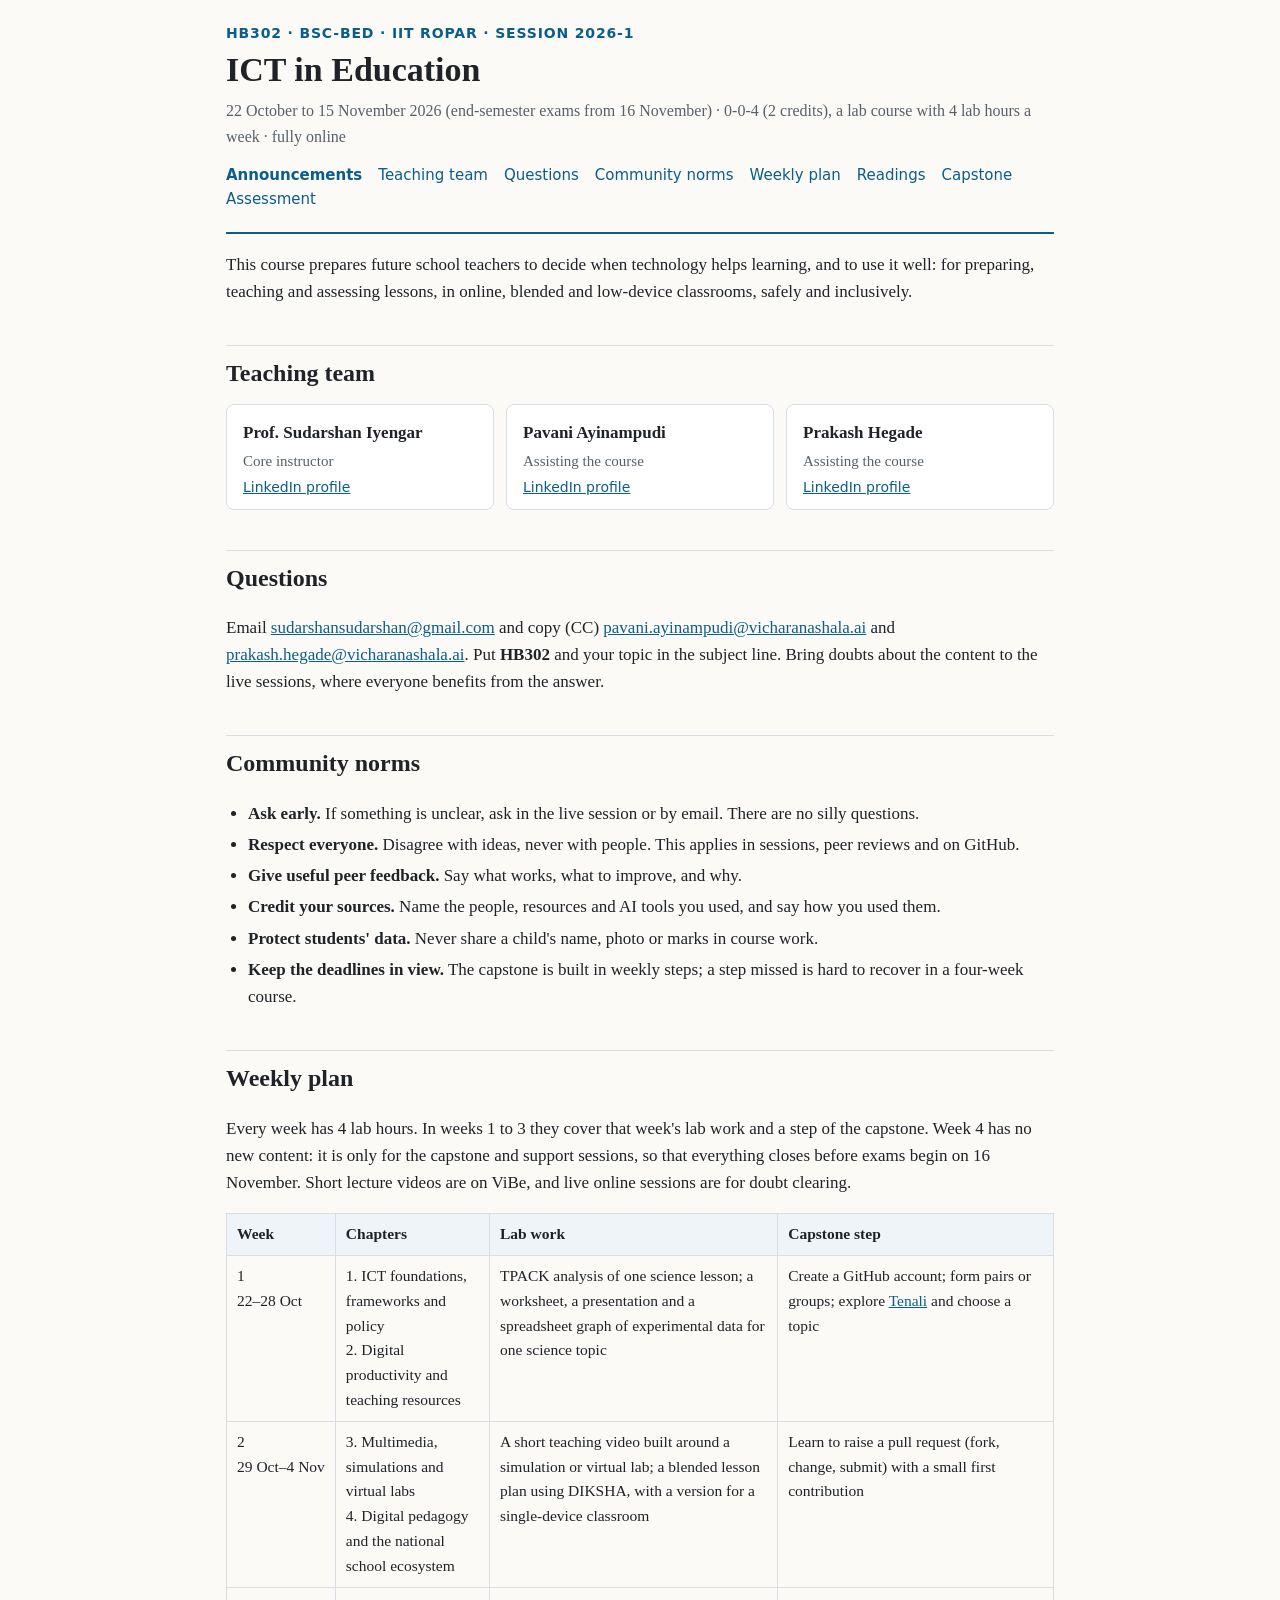
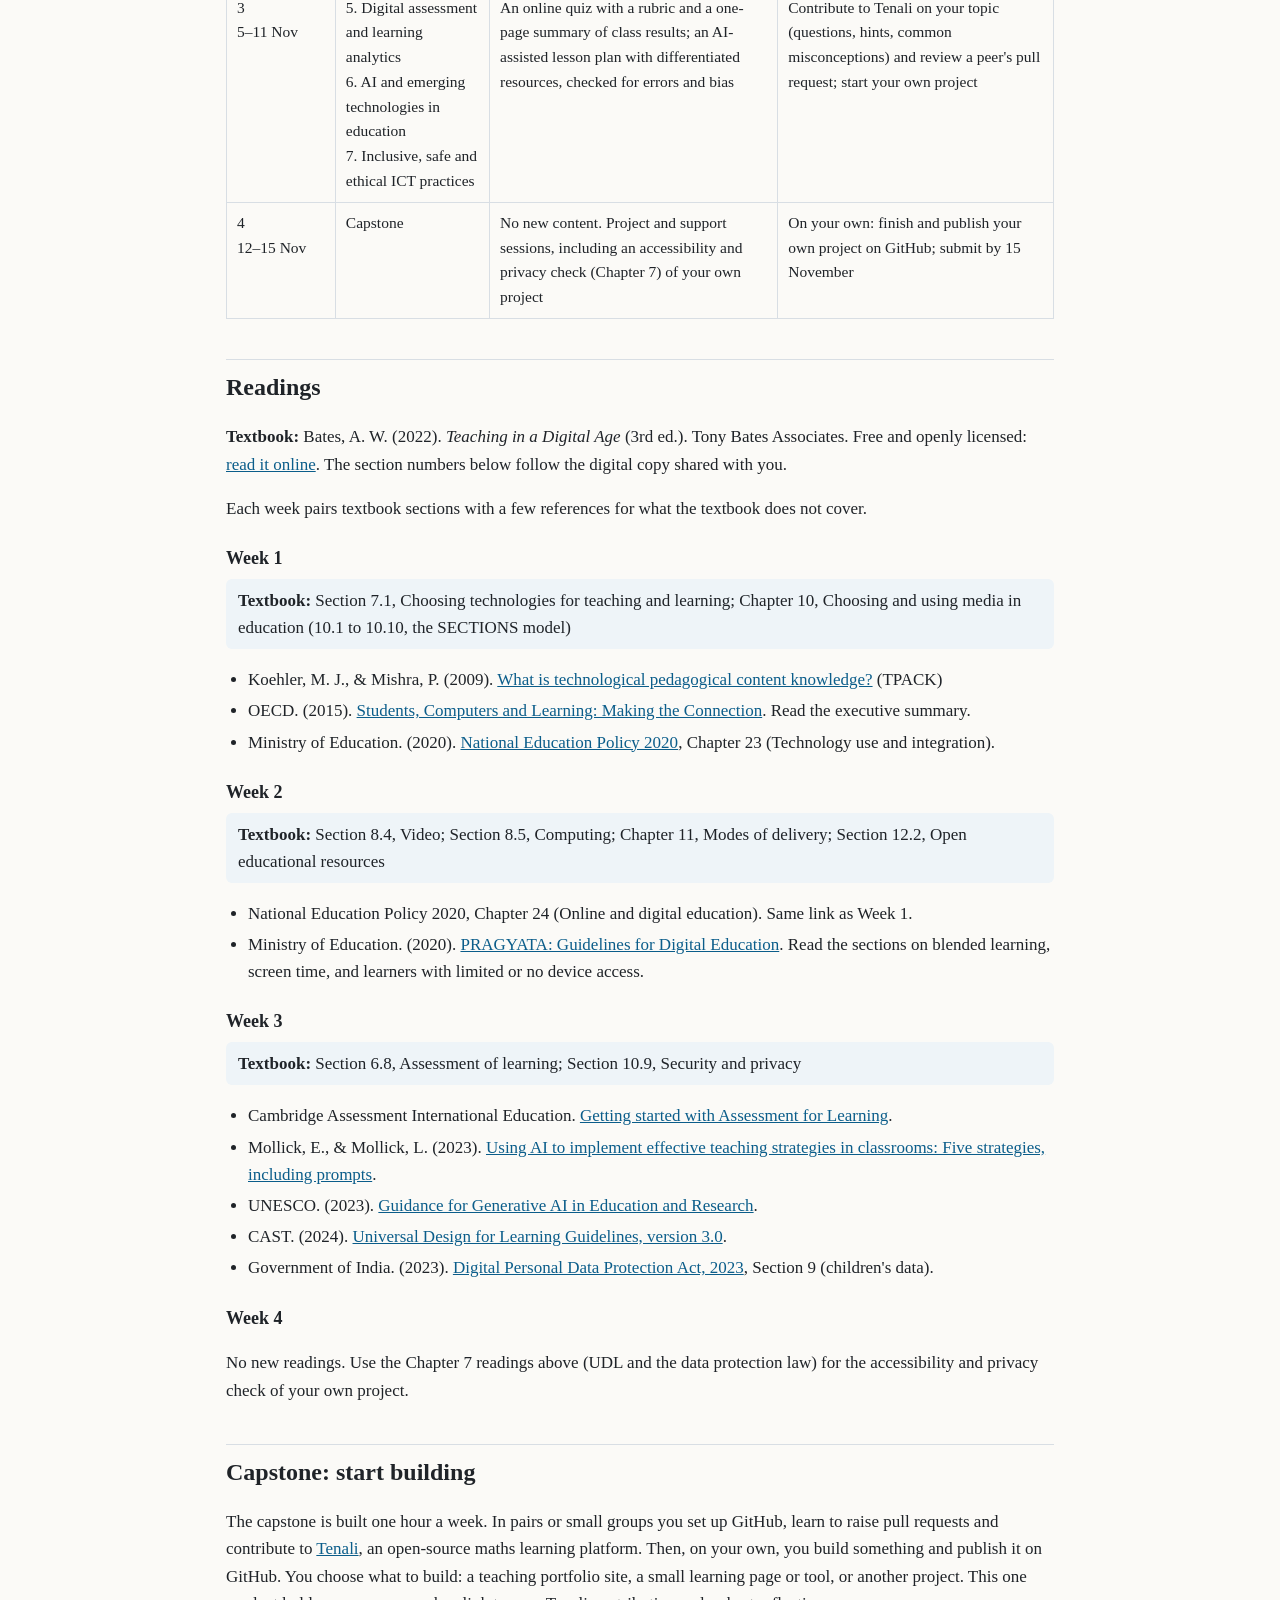
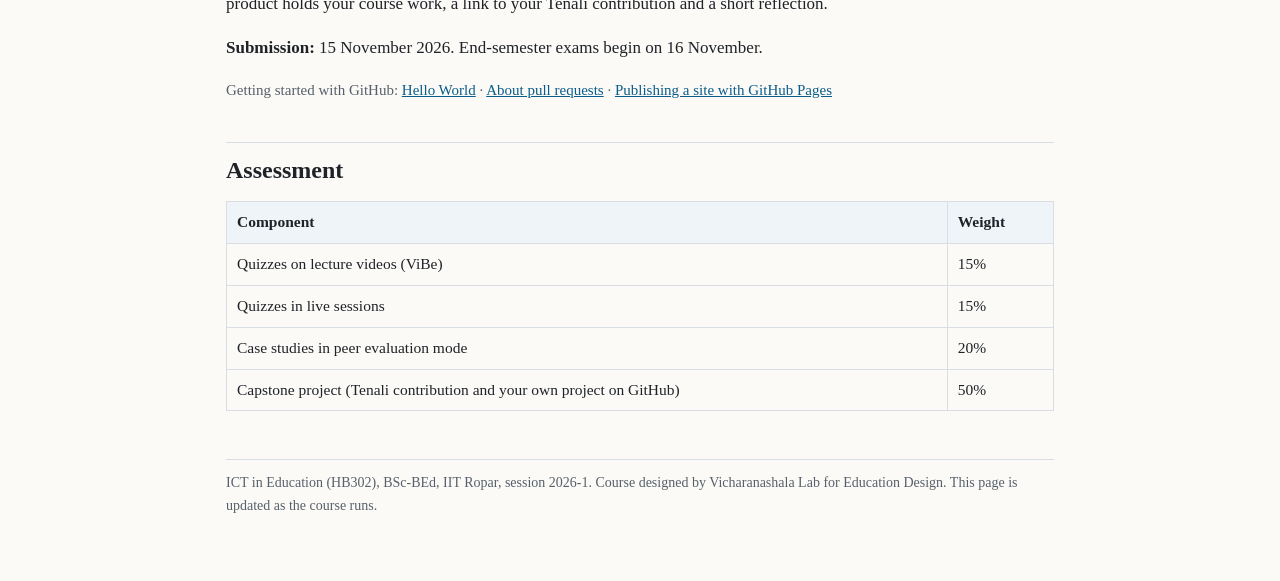
==== commit d1e963db: "Four lab hours a week, capstone inside them (no 3 + 1 split) Co-Authored-By: Claude Opus 5.5 <norepl" ====
--- a/index.html
+++ b/index.html
@@ -42,9 +42,9 @@
 </ul>
 
 <h2 id="weeks">Weekly plan</h2>
-<p>Weeks 1 to 3 each have 4 lab hours: 3 on that week's chapters and 1 on the capstone. Week 4 has no new content: it is only for the capstone and support sessions, so that everything closes before exams begin on 16 November. Short lecture videos are on ViBe, and live online sessions are for doubt clearing.</p>
+<p>Every week has 4 lab hours. In weeks 1 to 3 they cover that week's lab work and a step of the capstone. Week 4 has no new content: it is only for the capstone and support sessions, so that everything closes before exams begin on 16 November. Short lecture videos are on ViBe, and live online sessions are for doubt clearing.</p>
 <div class="table-wrap"><table>
-<thead><tr><th>Week</th><th>Chapters</th><th>Lab work (3 hours)</th><th>Capstone (1 hour)</th></tr></thead>
+<thead><tr><th>Week</th><th>Chapters</th><th>Lab work</th><th>Capstone step</th></tr></thead>
 <tbody>
 <tr><td class="nowrap">1<br>22–28 Oct</td><td>1. ICT foundations, frameworks and policy<br>2. Digital productivity and teaching resources</td><td>TPACK analysis of one science lesson; a worksheet, a presentation and a spreadsheet graph of experimental data for one science topic</td><td>Create a GitHub account; form pairs or groups; explore <a href="https://tenali.fun">Tenali</a> and choose a topic</td></tr>
 <tr><td class="nowrap">2<br>29 Oct–4 Nov</td><td>3. Multimedia, simulations and virtual labs<br>4. Digital pedagogy and the national school ecosystem</td><td>A short teaching video built around a simulation or virtual lab; a blended lesson plan using DIKSHA, with a version for a single-device classroom</td><td>Learn to raise a pull request (fork, change, submit) with a small first contribution</td></tr>
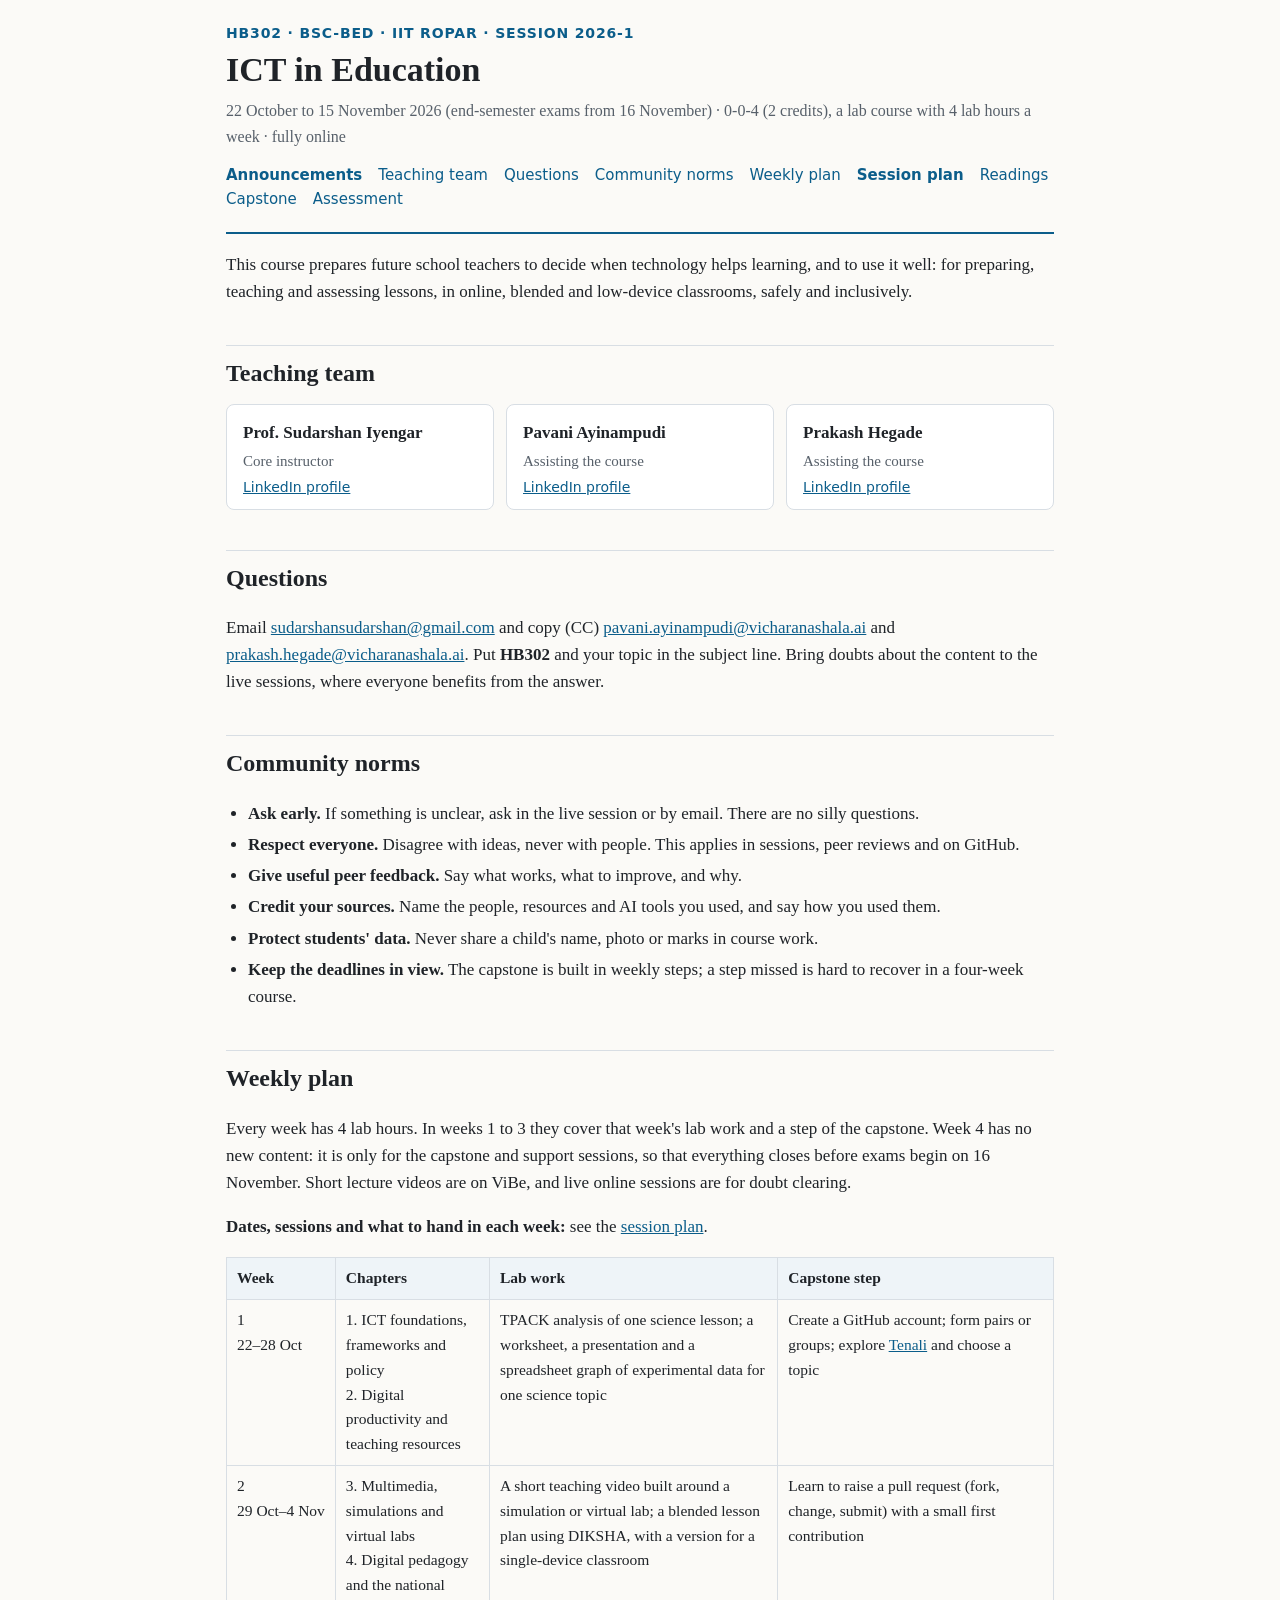
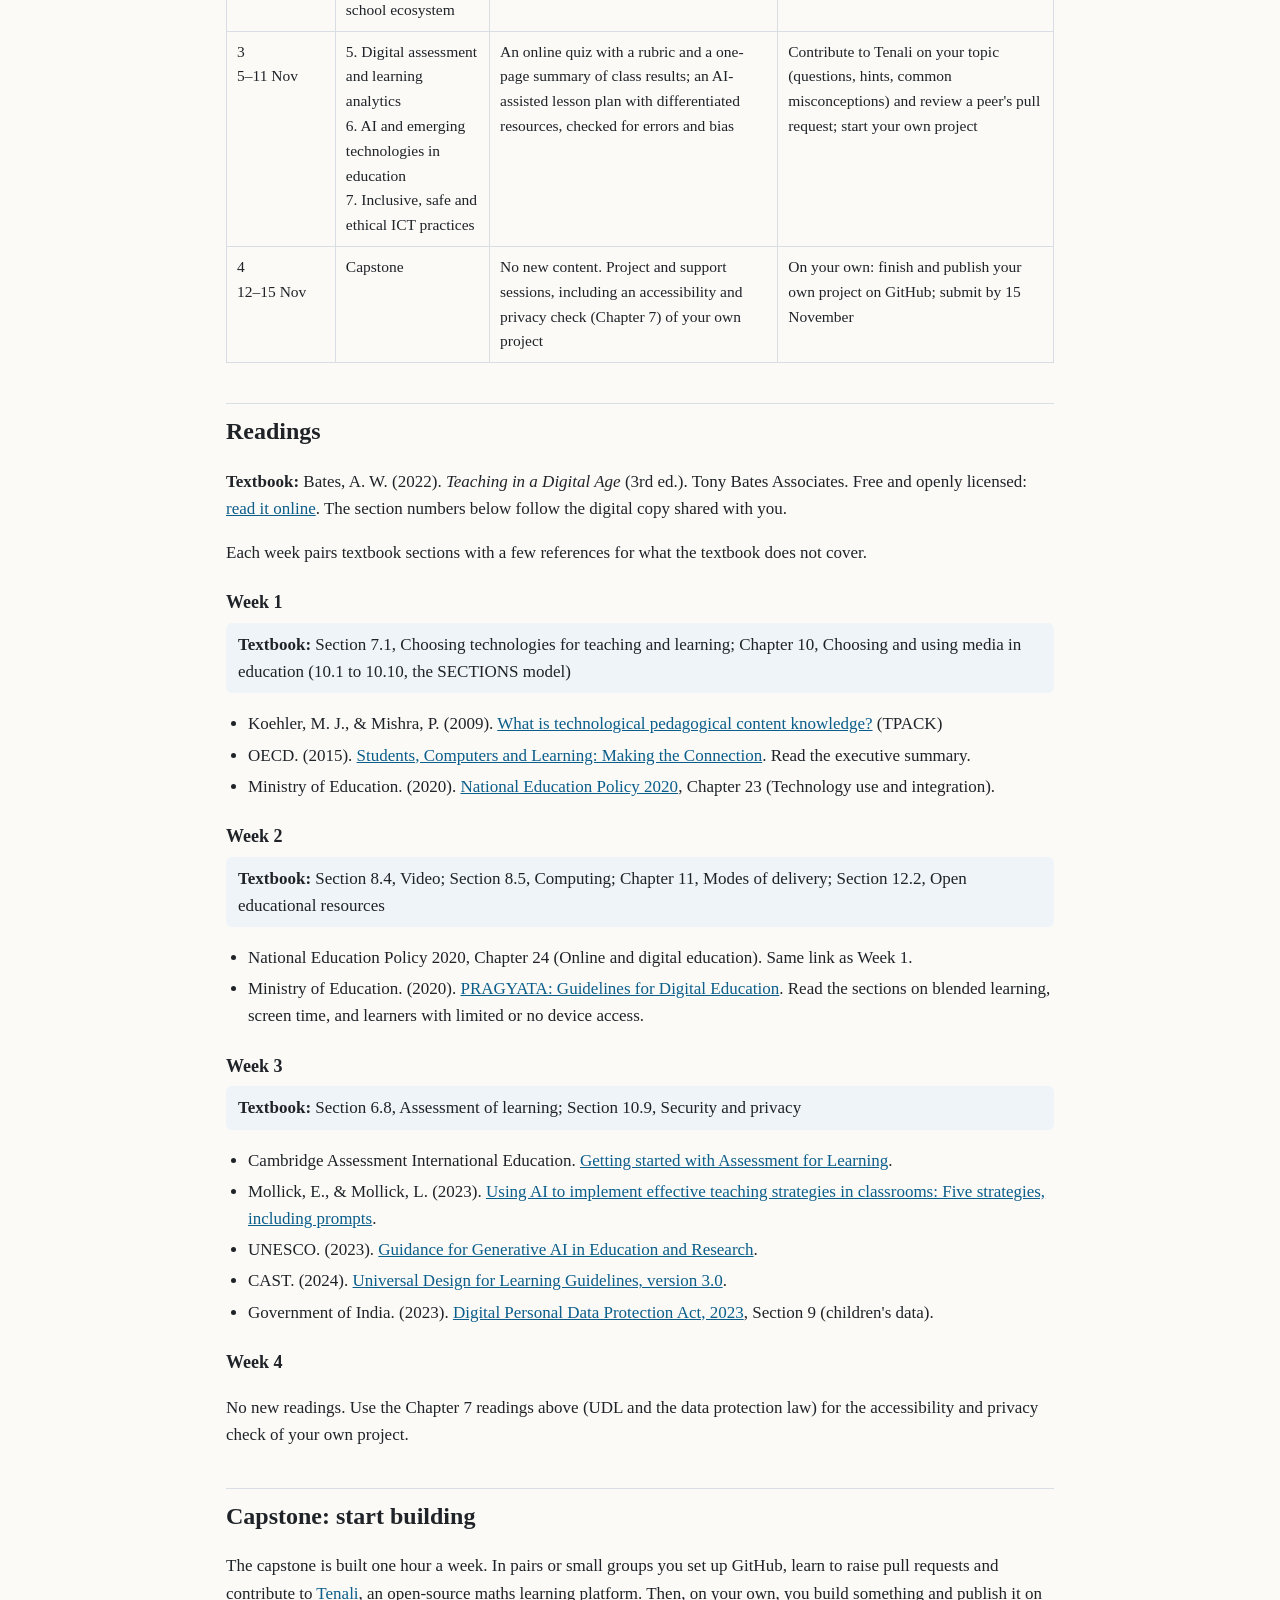
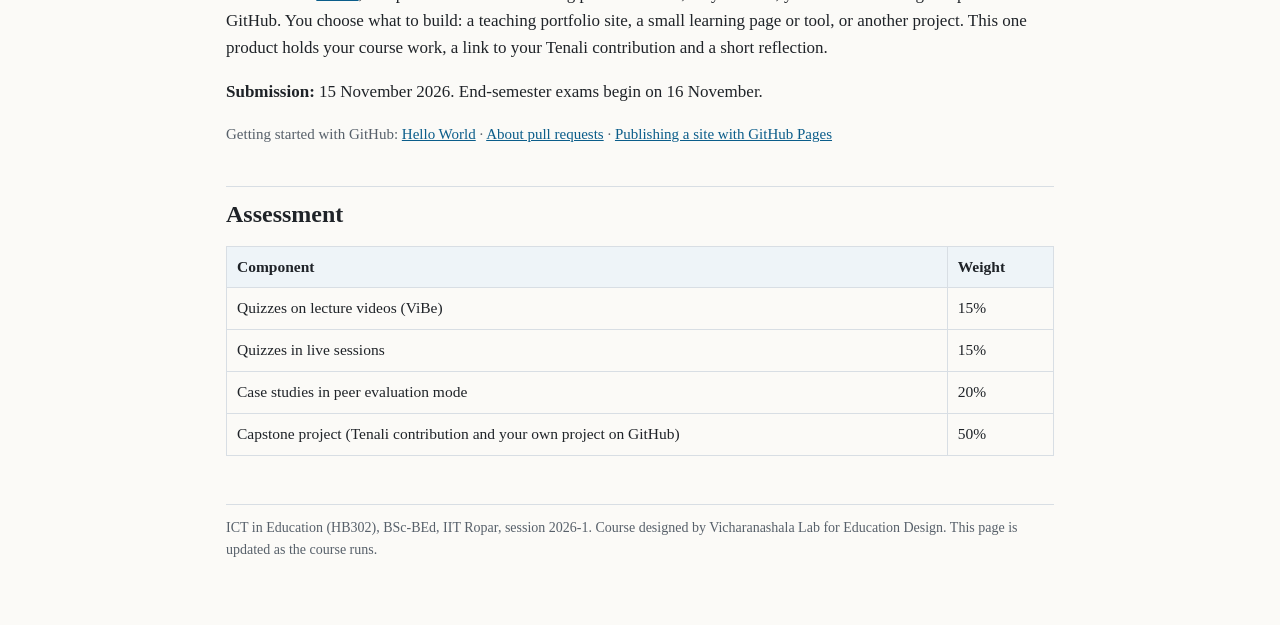
==== commit 3366d1c4: "Add session-wise plan page with dates, objectives and weekly hand-ins Co-Authored-By: Claude Opus 5." ====
--- a/index.html
+++ b/index.html
@@ -15,7 +15,7 @@
   <p class="meta">22 October to 15 November 2026 (end-semester exams from 16 November) · 0-0-4 (2 credits), a lab course with 4 lab hours a week · fully online</p>
   <nav>
     <a href="announcements.html"><strong>Announcements</strong></a><a href="#team">Teaching team</a><a href="#contact">Questions</a><a href="#norms">Community norms</a>
-    <a href="#weeks">Weekly plan</a><a href="#readings">Readings</a><a href="#capstone">Capstone</a><a href="#assessment">Assessment</a>
+    <a href="#weeks">Weekly plan</a><a href="schedule.html"><strong>Session plan</strong></a><a href="#readings">Readings</a><a href="#capstone">Capstone</a><a href="#assessment">Assessment</a>
   </nav>
 </header>
 
@@ -43,6 +43,7 @@
 
 <h2 id="weeks">Weekly plan</h2>
 <p>Every week has 4 lab hours. In weeks 1 to 3 they cover that week's lab work and a step of the capstone. Week 4 has no new content: it is only for the capstone and support sessions, so that everything closes before exams begin on 16 November. Short lecture videos are on ViBe, and live online sessions are for doubt clearing.</p>
+<p><strong>Dates, sessions and what to hand in each week:</strong> see the <a href="schedule.html">session plan</a>.</p>
 <div class="table-wrap"><table>
 <thead><tr><th>Week</th><th>Chapters</th><th>Lab work</th><th>Capstone step</th></tr></thead>
 <tbody>
